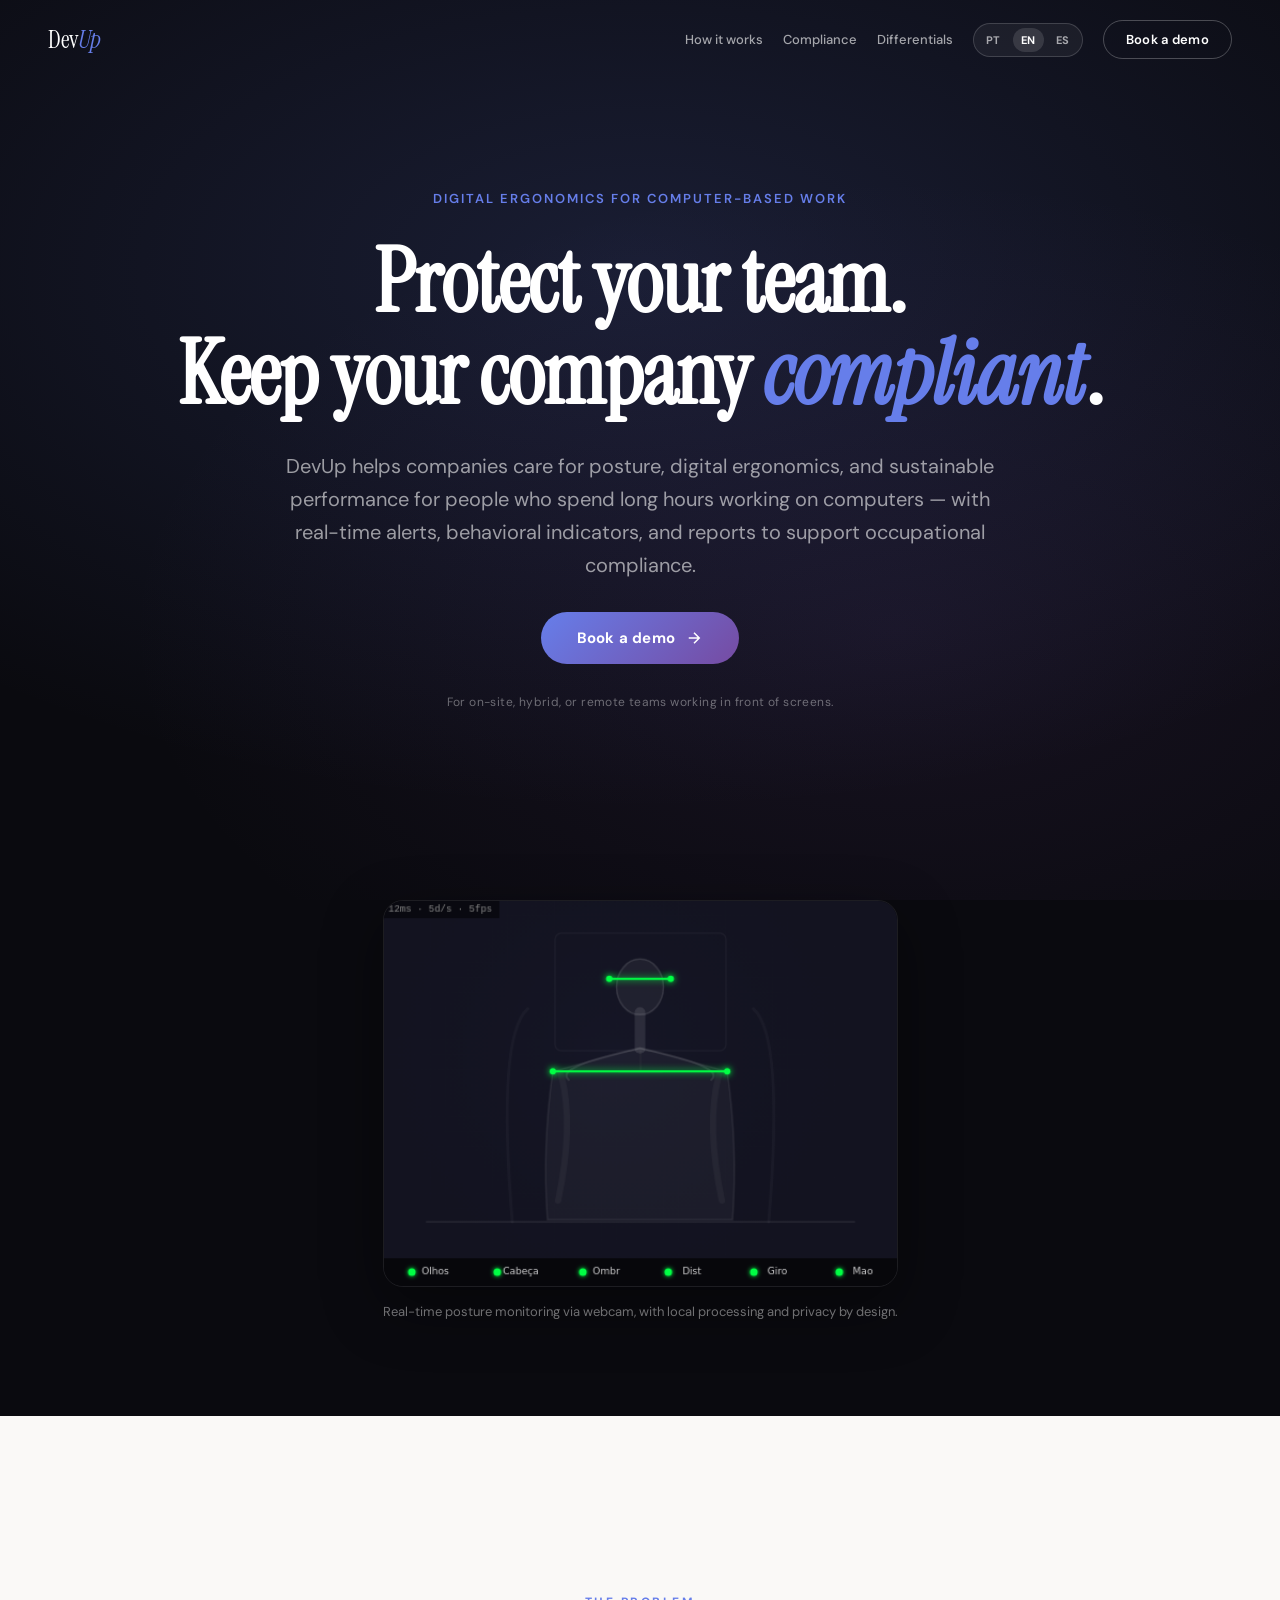
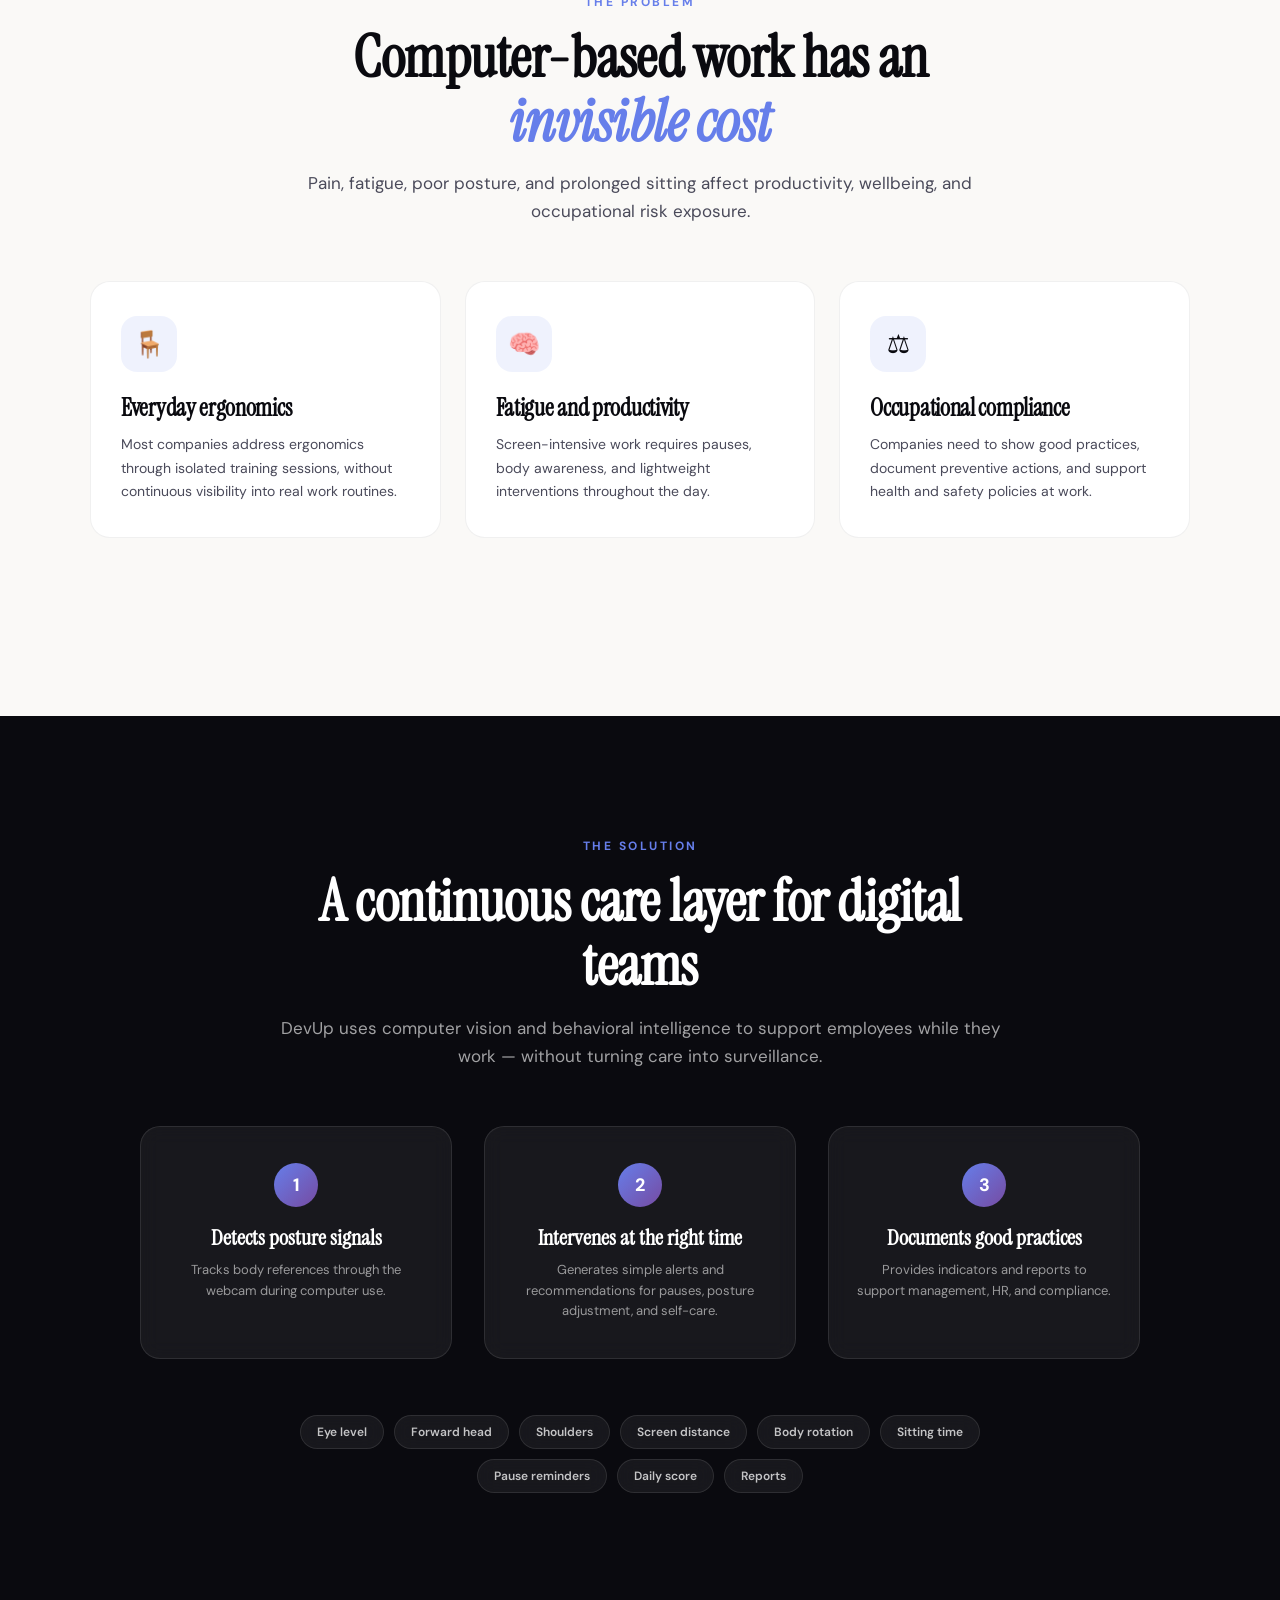
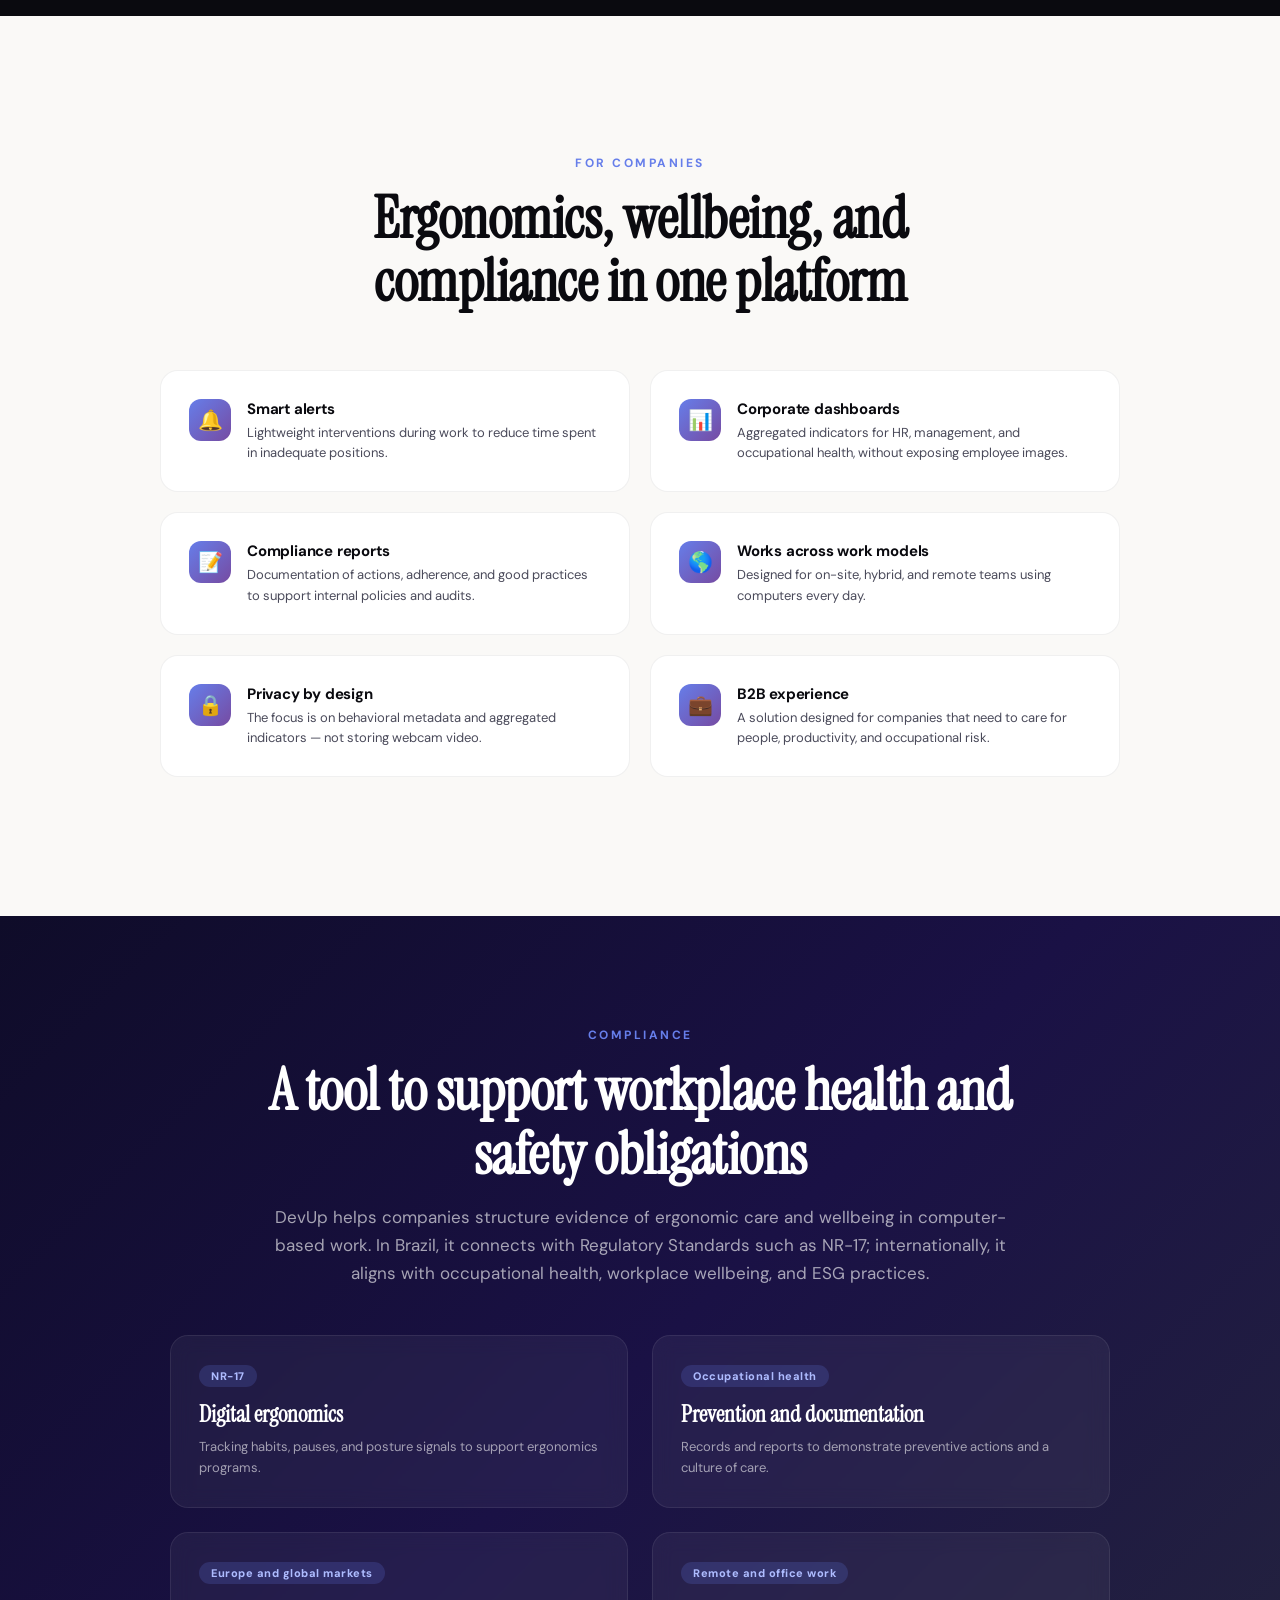
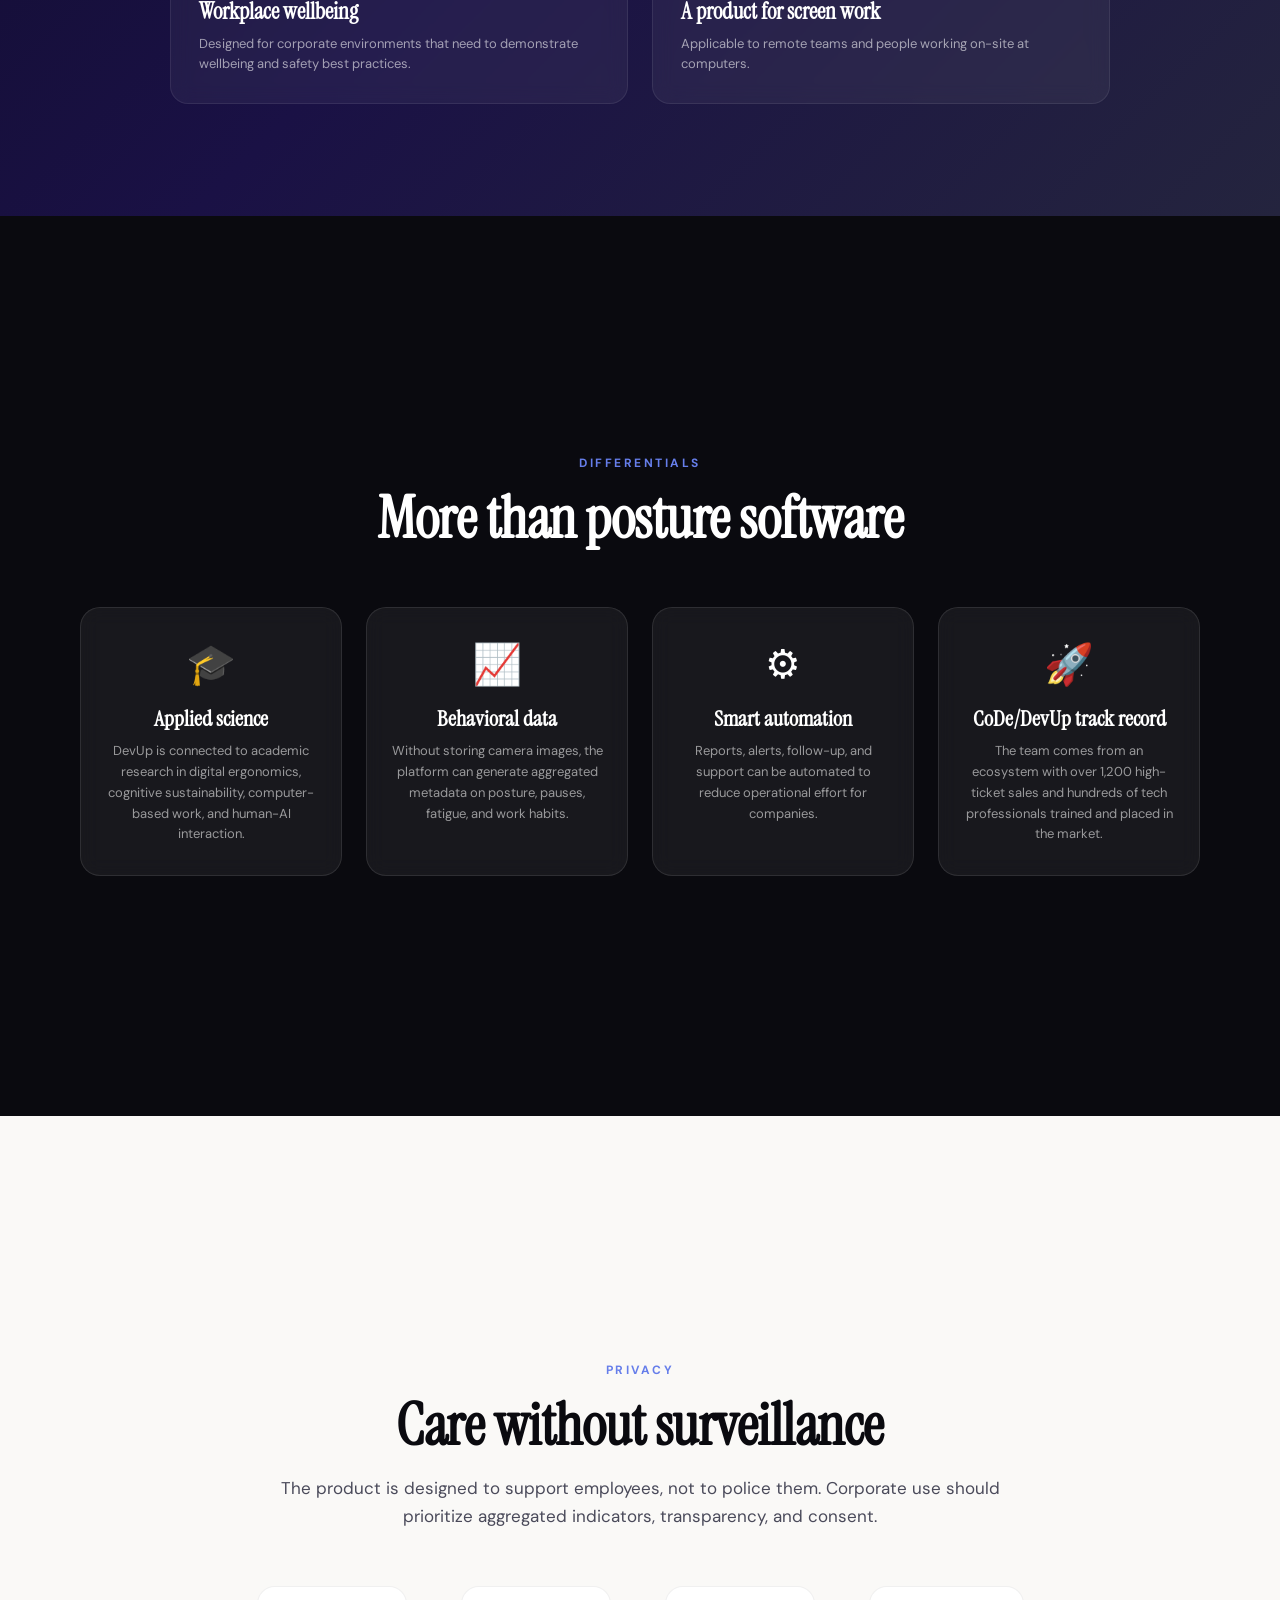
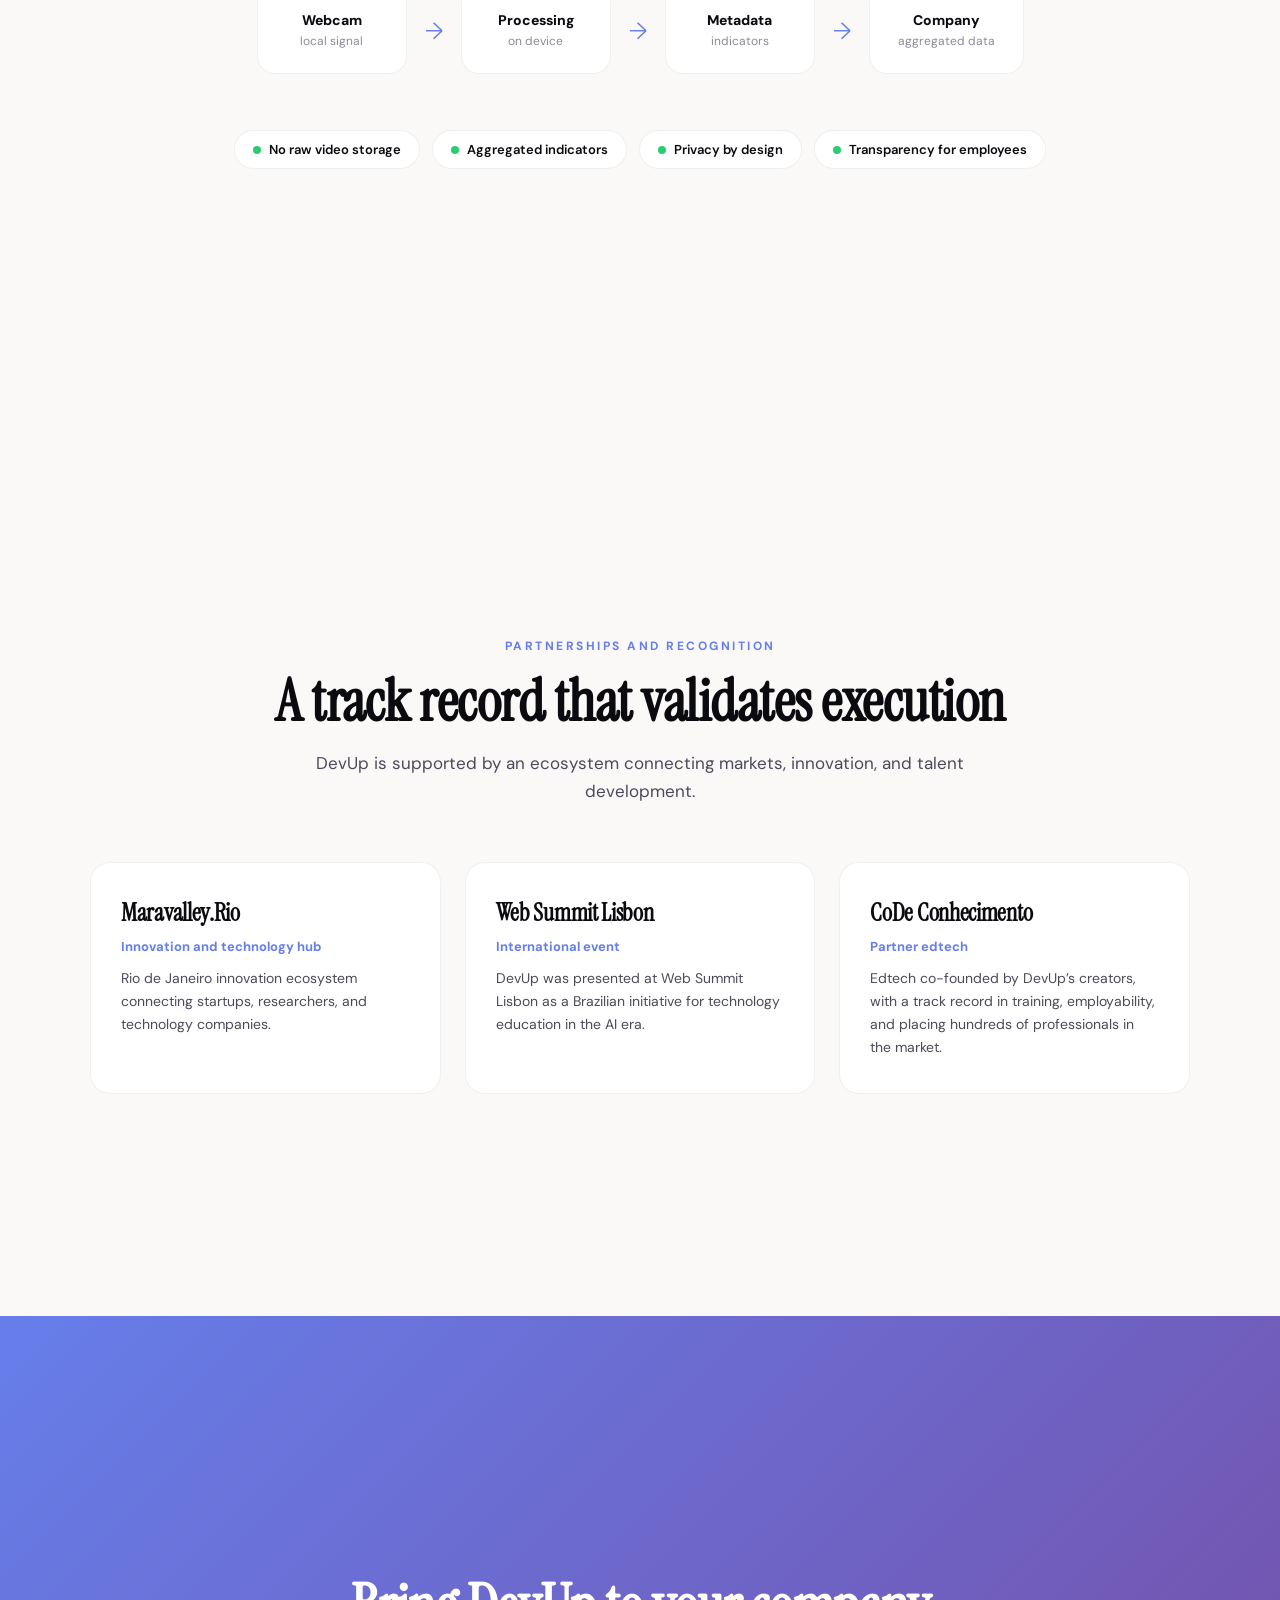
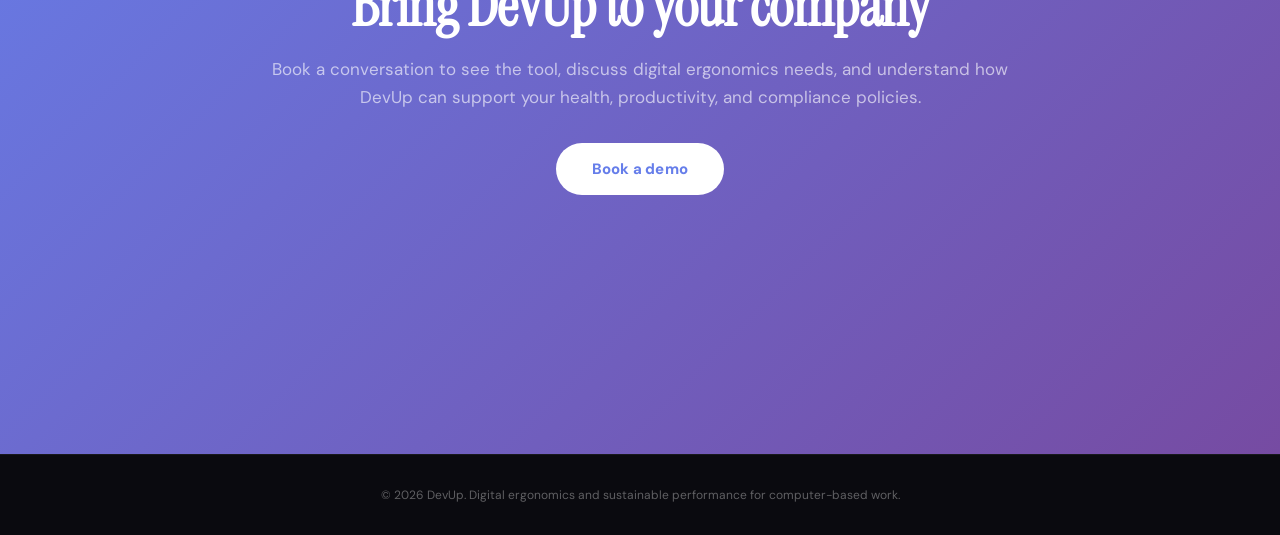
==== en.html @ 6a3a36e1 "primeira versao importada do devup" ====
<!DOCTYPE html>
<html lang="en">
<head>
<meta charset="UTF-8">
<meta name="viewport" content="width=device-width, initial-scale=1.0">
<title>DevUp | Digital ergonomics and sustainable performance for companies</title>
<meta name="description" content="DevUp helps companies improve digital ergonomics, wellbeing, productivity, and workplace compliance for teams working on computers.">
<link rel="alternate icon" href="img/favicon.ico">
<link rel="preconnect" href="https://fonts.googleapis.com">
<link rel="preconnect" href="https://fonts.gstatic.com" crossorigin>
<link href="https://fonts.googleapis.com/css2?family=Instrument+Serif:ital@0;1&family=DM+Sans:ital,opsz,wght@0,9..40,300..700;1,9..40,300..700&display=swap" rel="stylesheet">
<style>
*,*::before,*::after{margin:0;padding:0;box-sizing:border-box}
:root{--fg:#0a0a0f;--fg-mid:#4a4a5a;--fg-muted:#8a8a9a;--bg:#faf9f7;--bg-dark:#0a0a0f;--accent:#667eea;--accent2:#764ba2;--green:#2ecc71;--red:#e74c3c;--orange:#f39c12;--serif:'Instrument Serif',Georgia,serif;--sans:'DM Sans',system-ui,sans-serif;--glass:rgba(255,255,255,0.06);--glass-border:rgba(255,255,255,0.1)}
html{scroll-behavior:smooth}
body{font-family:var(--sans);color:var(--fg);background:var(--bg);overflow-x:hidden;-webkit-font-smoothing:antialiased}
a{color:inherit}
nav{position:fixed;top:0;left:0;right:0;z-index:100;padding:20px 48px;display:flex;align-items:center;justify-content:space-between;transition:background .3s,backdrop-filter .3s}
nav.scrolled{background:rgba(10,10,15,0.86);backdrop-filter:blur(20px)}
.nav-logo{font-family:var(--serif);font-size:24px;color:#fff;text-decoration:none;letter-spacing:-0.5px}
.nav-logo span{color:var(--accent);font-style:italic}
.nav-right{display:flex;align-items:center;gap:20px}
.nav-link{color:rgba(255,255,255,0.62);text-decoration:none;font-size:13px;font-weight:500;transition:color .2s}
.nav-link:hover{color:#fff}
.lang-switch{display:flex;gap:4px;padding:4px;border:1px solid rgba(255,255,255,0.16);border-radius:999px;background:rgba(255,255,255,0.05)}
.lang-switch a{color:rgba(255,255,255,.62);text-decoration:none;font-size:11px;font-weight:700;padding:5px 8px;border-radius:999px;letter-spacing:.04em}
.lang-switch a.active,.lang-switch a:hover{background:rgba(255,255,255,.12);color:#fff}
.nav-cta{padding:10px 22px;border:1px solid rgba(255,255,255,0.25);border-radius:100px;color:#fff;text-decoration:none;font-size:13px;font-weight:600;letter-spacing:0.3px;transition:all .25s}
.nav-cta:hover{background:var(--accent);border-color:var(--accent)}
section{min-height:100vh;position:relative;display:flex;align-items:center;justify-content:center;padding:100px 48px}
.reveal{opacity:0;transform:translateY(40px);transition:opacity .8s cubic-bezier(.16,1,.3,1),transform .8s cubic-bezier(.16,1,.3,1)}
.reveal.visible{opacity:1;transform:translateY(0)}
.reveal-d1{transition-delay:.1s}.reveal-d2{transition-delay:.2s}.reveal-d3{transition-delay:.3s}.reveal-d4{transition-delay:.4s}.reveal-d5{transition-delay:.5s}
.hero{background:var(--bg-dark);flex-direction:column;text-align:center;gap:30px;overflow:hidden}
.hero::before{content:'';position:absolute;inset:0;background:radial-gradient(ellipse 80% 60% at 50% 30%,rgba(102,126,234,0.17),transparent),radial-gradient(ellipse 60% 50% at 70% 70%,rgba(118,75,162,0.12),transparent)}
.hero-kicker{font-size:13px;font-weight:600;letter-spacing:2px;text-transform:uppercase;color:var(--accent);position:relative}
.hero h1{font-family:var(--serif);font-size:clamp(44px,7vw,88px);line-height:1.04;color:#fff;max-width:980px;position:relative;letter-spacing:-1px}
.hero h1 em{font-style:italic;color:var(--accent);position:relative}
.hero-sub{font-size:clamp(16px,2vw,20px);color:rgba(255,255,255,0.58);max-width:720px;line-height:1.65;position:relative}
.hero-cta{display:inline-flex;align-items:center;gap:10px;padding:16px 36px;background:linear-gradient(135deg,var(--accent),var(--accent2));color:#fff;text-decoration:none;border-radius:100px;font-size:15px;font-weight:700;letter-spacing:0.2px;position:relative;transition:transform .25s,box-shadow .25s}
.hero-cta:hover{transform:translateY(-2px);box-shadow:0 12px 40px rgba(102,126,234,0.4)}
.hero-badge{font-size:12px;color:rgba(255,255,255,0.38);position:relative;letter-spacing:0.4px}
.demo{background:var(--bg-dark);min-height:auto;padding:0 48px 96px}
.demo-content{max-width:820px;margin:0 auto;text-align:center}
#demo-canvas{width:100%;border-radius:20px;box-shadow:0 20px 60px rgba(0,0,0,0.42);border:1px solid rgba(255,255,255,0.08);display:block}
.demo-caption{margin-top:16px;font-size:13px;color:rgba(255,255,255,0.42)}
.problem,.features,.privacy,.recognition{background:var(--bg);flex-direction:column;gap:56px}
.solution,.evidence,.faq{background:var(--bg-dark);color:#fff;flex-direction:column;gap:56px}
.compliance{background:linear-gradient(135deg,#0f0c29,#1a1145,#24243e);color:#fff;flex-direction:column;gap:48px}
.contact{background:linear-gradient(135deg,var(--accent),var(--accent2));color:#fff;flex-direction:column;gap:32px;text-align:center;min-height:82vh}
.section-header{text-align:center;max-width:760px}
.section-kicker{font-size:12px;font-weight:700;letter-spacing:2.5px;text-transform:uppercase;color:var(--accent);margin-bottom:16px}
.section-title{font-family:var(--serif);font-size:clamp(34px,5vw,58px);line-height:1.1;letter-spacing:-0.5px;color:var(--fg)}
.solution .section-title,.evidence .section-title,.compliance .section-title,.faq .section-title,.contact .section-title{color:#fff}
.section-title em{font-style:italic;color:var(--accent)}
.section-sub{margin-top:16px;font-size:17px;color:var(--fg-mid);line-height:1.65}
.solution .section-sub,.evidence .section-sub,.compliance .section-sub,.faq .section-sub,.contact .section-sub{color:rgba(255,255,255,0.62)}
.problem-grid,.compliance-grid,.recognition-grid{display:grid;grid-template-columns:repeat(3,1fr);gap:24px;max-width:1100px;width:100%}
.problem-card,.recognition-card{background:#fff;border-radius:20px;padding:34px 30px;border:1px solid rgba(0,0,0,0.06);transition:transform .3s,box-shadow .3s}
.problem-card:hover,.recognition-card:hover{transform:translateY(-4px);box-shadow:0 20px 60px rgba(0,0,0,0.08)}
.problem-icon{width:56px;height:56px;border-radius:16px;display:flex;align-items:center;justify-content:center;font-size:26px;margin-bottom:20px;background:rgba(102,126,234,0.1)}
.problem-card h3,.recognition-card h3{font-family:var(--serif);font-size:24px;margin-bottom:10px;letter-spacing:-0.3px}
.problem-card p,.recognition-card p{font-size:14px;color:var(--fg-mid);line-height:1.65}
.recognition-card span{display:block;font-size:13px;font-weight:700;color:var(--accent);margin-bottom:12px}
.steps{display:grid;grid-template-columns:repeat(3,1fr);gap:32px;max-width:1000px;width:100%}
.step-card{background:var(--glass);border:1px solid var(--glass-border);border-radius:20px;padding:36px 28px;text-align:center;backdrop-filter:blur(10px)}
.step-num{width:44px;height:44px;border-radius:50%;background:linear-gradient(135deg,var(--accent),var(--accent2));display:inline-flex;align-items:center;justify-content:center;font-weight:800;font-size:18px;margin-bottom:16px}
.step-card h3{font-family:var(--serif);font-size:22px;margin-bottom:8px}
.step-card p{font-size:13px;color:rgba(255,255,255,0.56);line-height:1.6}
.checks-row{display:flex;flex-wrap:wrap;gap:10px;justify-content:center;max-width:760px;margin-top:0}
.check-tag{padding:8px 16px;border-radius:100px;background:var(--glass);border:1px solid var(--glass-border);font-size:12px;font-weight:600;color:rgba(255,255,255,0.75);backdrop-filter:blur(10px)}
.features-grid{display:grid;grid-template-columns:repeat(2,1fr);gap:20px;max-width:960px;width:100%}
.feature-card{background:#fff;border:1px solid rgba(0,0,0,0.06);border-radius:18px;padding:28px;display:flex;gap:16px;align-items:flex-start;transition:transform .3s,box-shadow .3s}
.feature-card:hover{transform:translateY(-2px);box-shadow:0 12px 40px rgba(0,0,0,0.06)}
.feature-icon{width:42px;height:42px;border-radius:12px;background:linear-gradient(135deg,var(--accent),var(--accent2));display:flex;align-items:center;justify-content:center;font-size:20px;flex-shrink:0;color:#fff}
.feature-card h3{font-size:15px;font-weight:700;margin-bottom:4px;letter-spacing:-0.2px}
.feature-card p{font-size:13px;color:var(--fg-mid);line-height:1.55}
.compliance-grid{grid-template-columns:repeat(2,1fr);max-width:940px}
.compliance-card{background:rgba(255,255,255,0.05);border:1px solid rgba(255,255,255,0.08);border-radius:18px;padding:28px;backdrop-filter:blur(10px)}
.compliance-card .tag{display:inline-block;padding:4px 12px;border-radius:100px;font-size:11px;font-weight:800;letter-spacing:0.5px;margin-bottom:12px;background:rgba(102,126,234,0.2);color:#aebcff}
.compliance-card h3{font-family:var(--serif);font-size:23px;margin-bottom:8px}
.compliance-card p{font-size:13px;color:rgba(255,255,255,0.58);line-height:1.6}
.evidence-grid{display:grid;grid-template-columns:repeat(4,1fr);gap:24px;max-width:1120px;width:100%}
.evidence-card{background:var(--glass);border:1px solid var(--glass-border);border-radius:20px;padding:30px 24px;text-align:center;backdrop-filter:blur(10px)}
.evidence-icon{font-size:40px;margin-bottom:14px}
.evidence-card h4{font-family:var(--serif);font-size:22px;color:#fff;margin-bottom:8px}
.evidence-card p{font-size:13px;color:rgba(255,255,255,0.56);line-height:1.6}
.privacy-flow{display:flex;align-items:center;gap:18px;max-width:880px;flex-wrap:wrap;justify-content:center}
.flow-node{background:#fff;border:1px solid rgba(0,0,0,0.06);border-radius:18px;padding:24px 28px;text-align:center;min-width:150px}
.flow-node h4{font-size:14px;font-weight:800;margin-bottom:4px}
.flow-node p{font-size:12px;color:var(--fg-muted)}
.flow-arrow{font-size:24px;color:var(--accent);font-weight:300}
.privacy-badges{display:flex;gap:12px;flex-wrap:wrap;justify-content:center}
.priv-badge{padding:10px 18px;border-radius:100px;background:#fff;border:1px solid rgba(0,0,0,0.06);font-size:13px;font-weight:600;color:var(--fg);display:flex;align-items:center;gap:8px}
.priv-badge .dot{width:8px;height:8px;border-radius:50%;background:var(--green)}
.contact-actions{display:flex;gap:16px;flex-wrap:wrap;justify-content:center}
.contact-btn{padding:16px 36px;border-radius:100px;font-size:15px;font-weight:800;text-decoration:none;transition:all .25s;letter-spacing:0.2px;background:#fff;color:var(--accent)}
.contact-btn:hover{transform:translateY(-2px);box-shadow:0 12px 40px rgba(0,0,0,0.2)}
footer{background:var(--bg-dark);color:rgba(255,255,255,0.35);text-align:center;padding:32px 48px;font-size:12px;border-top:1px solid rgba(255,255,255,0.06)}
@media(max-width:940px){.nav-link{display:none}.problem-grid,.steps,.compliance-grid,.recognition-grid{grid-template-columns:1fr}.evidence-grid{grid-template-columns:repeat(2,1fr)}section{padding:90px 24px}nav{padding:16px 20px}.nav-right{gap:10px}.nav-cta{display:none}}
@media(max-width:620px){.features-grid,.evidence-grid{grid-template-columns:1fr}.hero h1{font-size:42px}.flow-arrow{transform:rotate(90deg)}}
</style>
</head>
<body>
<nav id="nav">
  <a href="#inicio" class="nav-logo">Dev<span>Up</span></a>
  <div class="nav-right">
    <a href="#how-it-works" class="nav-link">How it works</a><a href="#compliance" class="nav-link">Compliance</a><a href="#differentials" class="nav-link">Differentials</a>
    <div class="lang-switch" aria-label="Language selector">
      <a href="index.html" class="">PT</a>
      <a href="en.html" class="active">EN</a>
      <a href="es.html" class="">ES</a>
    </div>
    <a href="#contato" class="nav-cta">Book a demo</a>
  </div>
</nav>

<section class="hero" id="inicio">
  <span class="hero-kicker reveal">Digital ergonomics for computer-based work</span>
  <h1 class="reveal reveal-d1">Protect your team.<br>Keep your company <em>compliant</em>.</h1>
  <p class="hero-sub reveal reveal-d2">DevUp helps companies care for posture, digital ergonomics, and sustainable performance for people who spend long hours working on computers — with real-time alerts, behavioral indicators, and reports to support occupational compliance.</p>
  <a href="#contato" class="hero-cta reveal reveal-d3">Book a demo <svg viewBox="0 0 24 24" width="18" height="18" fill="none" stroke="currentColor" stroke-width="2"><path d="M5 12h14M12 5l7 7-7 7"/></svg></a>
  <p class="hero-badge reveal reveal-d4">For on-site, hybrid, or remote teams working in front of screens.</p>
</section>
<section class="demo" id="demo">
  <div class="demo-content reveal">
    <canvas id="demo-canvas" width="480" height="360"></canvas>
    <p class="demo-caption">Real-time posture monitoring via webcam, with local processing and privacy by design.</p>
  </div>
</section>
<script src="demo-anim.js"></script>
<section class="problem" id="problema">
  <div class="section-header reveal"><div class="section-kicker">The problem</div><h2 class="section-title">Computer-based work has an <em>invisible cost</em></h2><p class="section-sub">Pain, fatigue, poor posture, and prolonged sitting affect productivity, wellbeing, and occupational risk exposure.</p></div>
  <div class="problem-grid"><div class="problem-card reveal reveal-d1"><div class="problem-icon">🪑</div><h3>Everyday ergonomics</h3><p>Most companies address ergonomics through isolated training sessions, without continuous visibility into real work routines.</p></div><div class="problem-card reveal reveal-d2"><div class="problem-icon">🧠</div><h3>Fatigue and productivity</h3><p>Screen-intensive work requires pauses, body awareness, and lightweight interventions throughout the day.</p></div><div class="problem-card reveal reveal-d3"><div class="problem-icon">⚖️</div><h3>Occupational compliance</h3><p>Companies need to show good practices, document preventive actions, and support health and safety policies at work.</p></div></div>
</section>
<section class="solution" id="how-it-works">
  <div class="section-header reveal"><div class="section-kicker">The solution</div><h2 class="section-title">A continuous care layer for digital teams</h2><p class="section-sub">DevUp uses computer vision and behavioral intelligence to support employees while they work — without turning care into surveillance.</p></div>
  <div class="steps"><div class="step-card reveal reveal-d1"><div class="step-num">1</div><h3>Detects posture signals</h3><p>Tracks body references through the webcam during computer use.</p></div><div class="step-card reveal reveal-d2"><div class="step-num">2</div><h3>Intervenes at the right time</h3><p>Generates simple alerts and recommendations for pauses, posture adjustment, and self-care.</p></div><div class="step-card reveal reveal-d3"><div class="step-num">3</div><h3>Documents good practices</h3><p>Provides indicators and reports to support management, HR, and compliance.</p></div></div>
  <div class="checks-row reveal reveal-d4"><span class="check-tag">Eye level</span><span class="check-tag">Forward head</span><span class="check-tag">Shoulders</span><span class="check-tag">Screen distance</span><span class="check-tag">Body rotation</span><span class="check-tag">Sitting time</span><span class="check-tag">Pause reminders</span><span class="check-tag">Daily score</span><span class="check-tag">Reports</span></div>
</section>
<section class="features" id="empresas">
  <div class="section-header reveal"><div class="section-kicker">For companies</div><h2 class="section-title">Ergonomics, wellbeing, and compliance in one platform</h2></div>
  <div class="features-grid"><div class="feature-card reveal reveal-d1"><div class="feature-icon">🔔</div><div><h3>Smart alerts</h3><p>Lightweight interventions during work to reduce time spent in inadequate positions.</p></div></div><div class="feature-card reveal reveal-d2"><div class="feature-icon">📊</div><div><h3>Corporate dashboards</h3><p>Aggregated indicators for HR, management, and occupational health, without exposing employee images.</p></div></div><div class="feature-card reveal reveal-d3"><div class="feature-icon">📝</div><div><h3>Compliance reports</h3><p>Documentation of actions, adherence, and good practices to support internal policies and audits.</p></div></div><div class="feature-card reveal reveal-d4"><div class="feature-icon">🌎</div><div><h3>Works across work models</h3><p>Designed for on-site, hybrid, and remote teams using computers every day.</p></div></div><div class="feature-card reveal reveal-d5"><div class="feature-icon">🔒</div><div><h3>Privacy by design</h3><p>The focus is on behavioral metadata and aggregated indicators — not storing webcam video.</p></div></div><div class="feature-card reveal reveal-d1"><div class="feature-icon">💼</div><div><h3>B2B experience</h3><p>A solution designed for companies that need to care for people, productivity, and occupational risk.</p></div></div></div>
</section>
<section class="compliance" id="compliance">
  <div class="section-header reveal"><div class="section-kicker">Compliance</div><h2 class="section-title">A tool to support workplace health and safety obligations</h2><p class="section-sub">DevUp helps companies structure evidence of ergonomic care and wellbeing in computer-based work. In Brazil, it connects with Regulatory Standards such as NR-17; internationally, it aligns with occupational health, workplace wellbeing, and ESG practices.</p></div>
  <div class="compliance-grid"><div class="compliance-card reveal reveal-d1"><span class="tag">NR-17</span><h3>Digital ergonomics</h3><p>Tracking habits, pauses, and posture signals to support ergonomics programs.</p></div><div class="compliance-card reveal reveal-d2"><span class="tag">Occupational health</span><h3>Prevention and documentation</h3><p>Records and reports to demonstrate preventive actions and a culture of care.</p></div><div class="compliance-card reveal reveal-d3"><span class="tag">Europe and global markets</span><h3>Workplace wellbeing</h3><p>Designed for corporate environments that need to demonstrate wellbeing and safety best practices.</p></div><div class="compliance-card reveal reveal-d4"><span class="tag">Remote and office work</span><h3>A product for screen work</h3><p>Applicable to remote teams and people working on-site at computers.</p></div></div>
</section>
<section class="evidence" id="differentials">
  <div class="section-header reveal"><div class="section-kicker">Differentials</div><h2 class="section-title">More than posture software</h2></div>
  <div class="evidence-grid"><div class="evidence-card reveal reveal-d1"><div class="evidence-icon">🎓</div><h4>Applied science</h4><p>DevUp is connected to academic research in digital ergonomics, cognitive sustainability, computer-based work, and human-AI interaction.</p></div><div class="evidence-card reveal reveal-d2"><div class="evidence-icon">📈</div><h4>Behavioral data</h4><p>Without storing camera images, the platform can generate aggregated metadata on posture, pauses, fatigue, and work habits.</p></div><div class="evidence-card reveal reveal-d3"><div class="evidence-icon">⚙️</div><h4>Smart automation</h4><p>Reports, alerts, follow-up, and support can be automated to reduce operational effort for companies.</p></div><div class="evidence-card reveal reveal-d4"><div class="evidence-icon">🚀</div><h4>CoDe/DevUp track record</h4><p>The team comes from an ecosystem with over 1,200 high-ticket sales and hundreds of tech professionals trained and placed in the market.</p></div></div>
</section>
<section class="privacy" id="privacidade">
  <div class="section-header reveal"><div class="section-kicker">Privacy</div><h2 class="section-title">Care without surveillance</h2><p class="section-sub">The product is designed to support employees, not to police them. Corporate use should prioritize aggregated indicators, transparency, and consent.</p></div>
  <div class="privacy-flow reveal reveal-d1"><div class="flow-node"><h4>Webcam</h4><p>local signal</p></div><div class="flow-arrow">→</div><div class="flow-node"><h4>Processing</h4><p>on device</p></div><div class="flow-arrow">→</div><div class="flow-node"><h4>Metadata</h4><p>indicators</p></div><div class="flow-arrow">→</div><div class="flow-node"><h4>Company</h4><p>aggregated data</p></div></div>
  <div class="privacy-badges reveal reveal-d2"><span class="priv-badge"><span class="dot"></span>No raw video storage</span><span class="priv-badge"><span class="dot"></span>Aggregated indicators</span><span class="priv-badge"><span class="dot"></span>Privacy by design</span><span class="priv-badge"><span class="dot"></span>Transparency for employees</span></div>
</section>
<section class="recognition" id="historico">
  <div class="section-header reveal"><div class="section-kicker">Partnerships and recognition</div><h2 class="section-title">A track record that validates execution</h2><p class="section-sub">DevUp is supported by an ecosystem connecting markets, innovation, and talent development.</p></div>
  <div class="recognition-grid"><div class="recognition-card reveal reveal-d1"><h3>Maravalley.Rio</h3><span>Innovation and technology hub</span><p>Rio de Janeiro innovation ecosystem connecting startups, researchers, and technology companies.</p></div><div class="recognition-card reveal reveal-d2"><h3>Web Summit Lisbon</h3><span>International event</span><p>DevUp was presented at Web Summit Lisbon as a Brazilian initiative for technology education in the AI era.</p></div><div class="recognition-card reveal reveal-d3"><h3>CoDe Conhecimento</h3><span>Partner edtech</span><p>Edtech co-founded by DevUp’s creators, with a track record in training, employability, and placing hundreds of professionals in the market.</p></div></div>
</section>
<section class="contact" id="contato">
  <div class="section-header reveal"><h2 class="section-title">Bring DevUp to your company</h2><p class="section-sub">Book a conversation to see the tool, discuss digital ergonomics needs, and understand how DevUp can support your health, productivity, and compliance policies.</p></div>
  <div class="contact-actions reveal reveal-d2"><a href="https://www.joindevup.com/whatsapp-corporativo" class="contact-btn" target="_blank" rel="noopener noreferrer">Book a demo</a></div>
</section>
<footer><p>© 2026 DevUp. Digital ergonomics and sustainable performance for computer-based work.</p></footer>
<script>
const obs = new IntersectionObserver((entries) => {entries.forEach(e => { if (e.isIntersecting) { e.target.classList.add('visible'); obs.unobserve(e.target); } });}, { threshold: 0.15 });
document.querySelectorAll('.reveal').forEach(el => obs.observe(el));
const nav = document.getElementById('nav');
window.addEventListener('scroll', () => {nav.classList.toggle('scrolled', window.scrollY > 60);}, { passive: true });
</script>
</body>
</html>
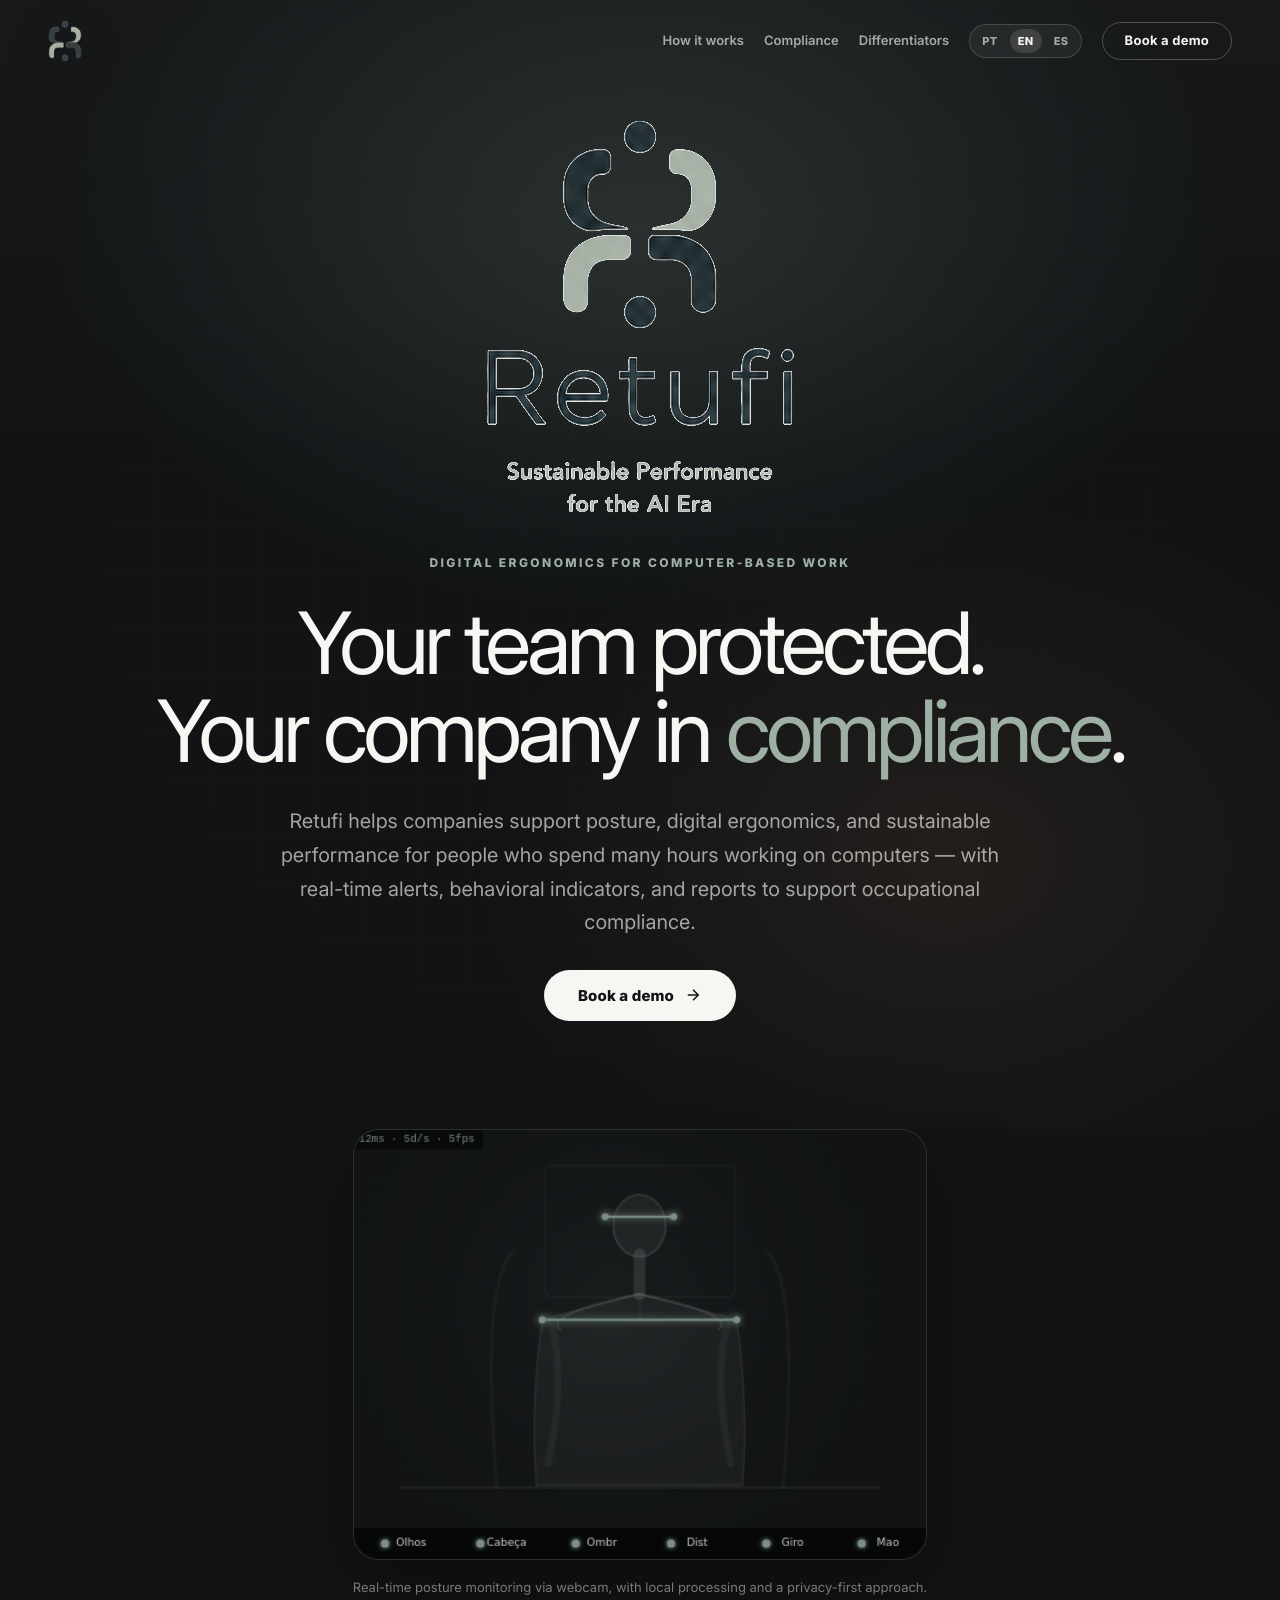
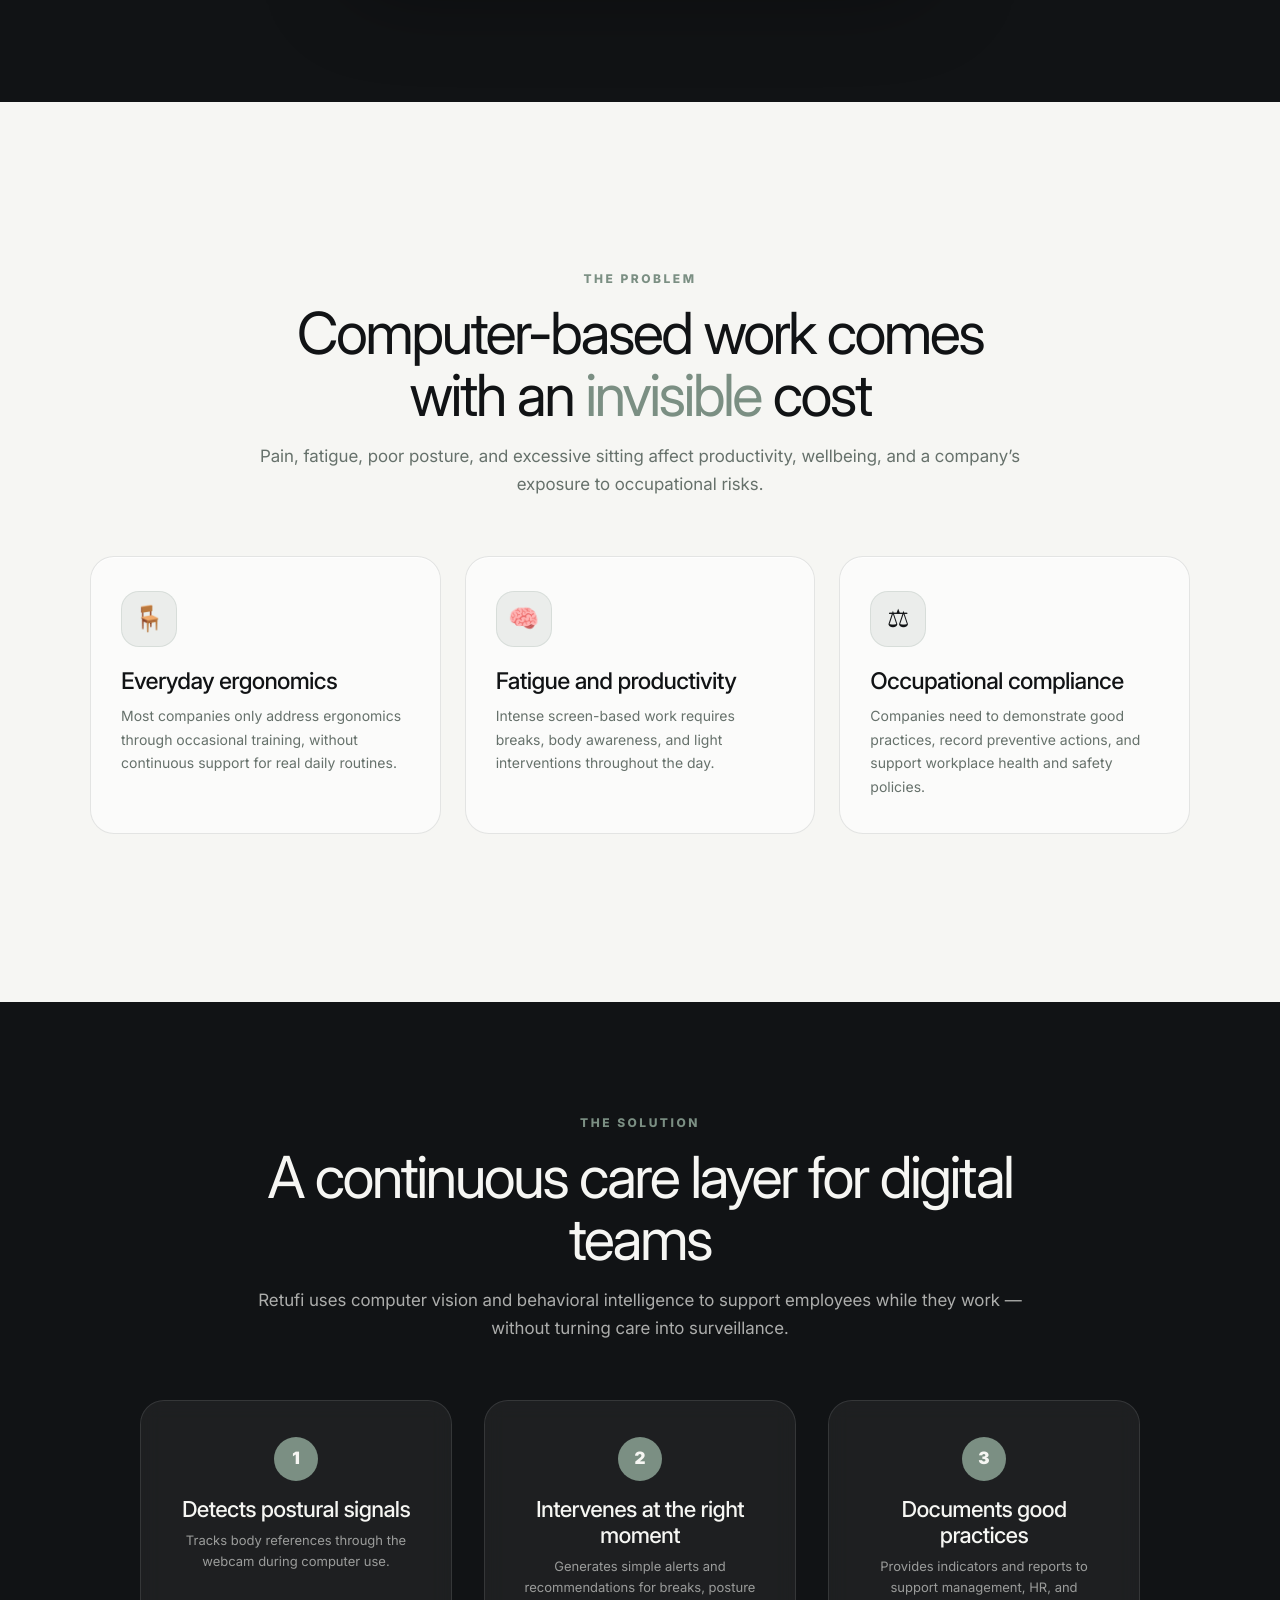
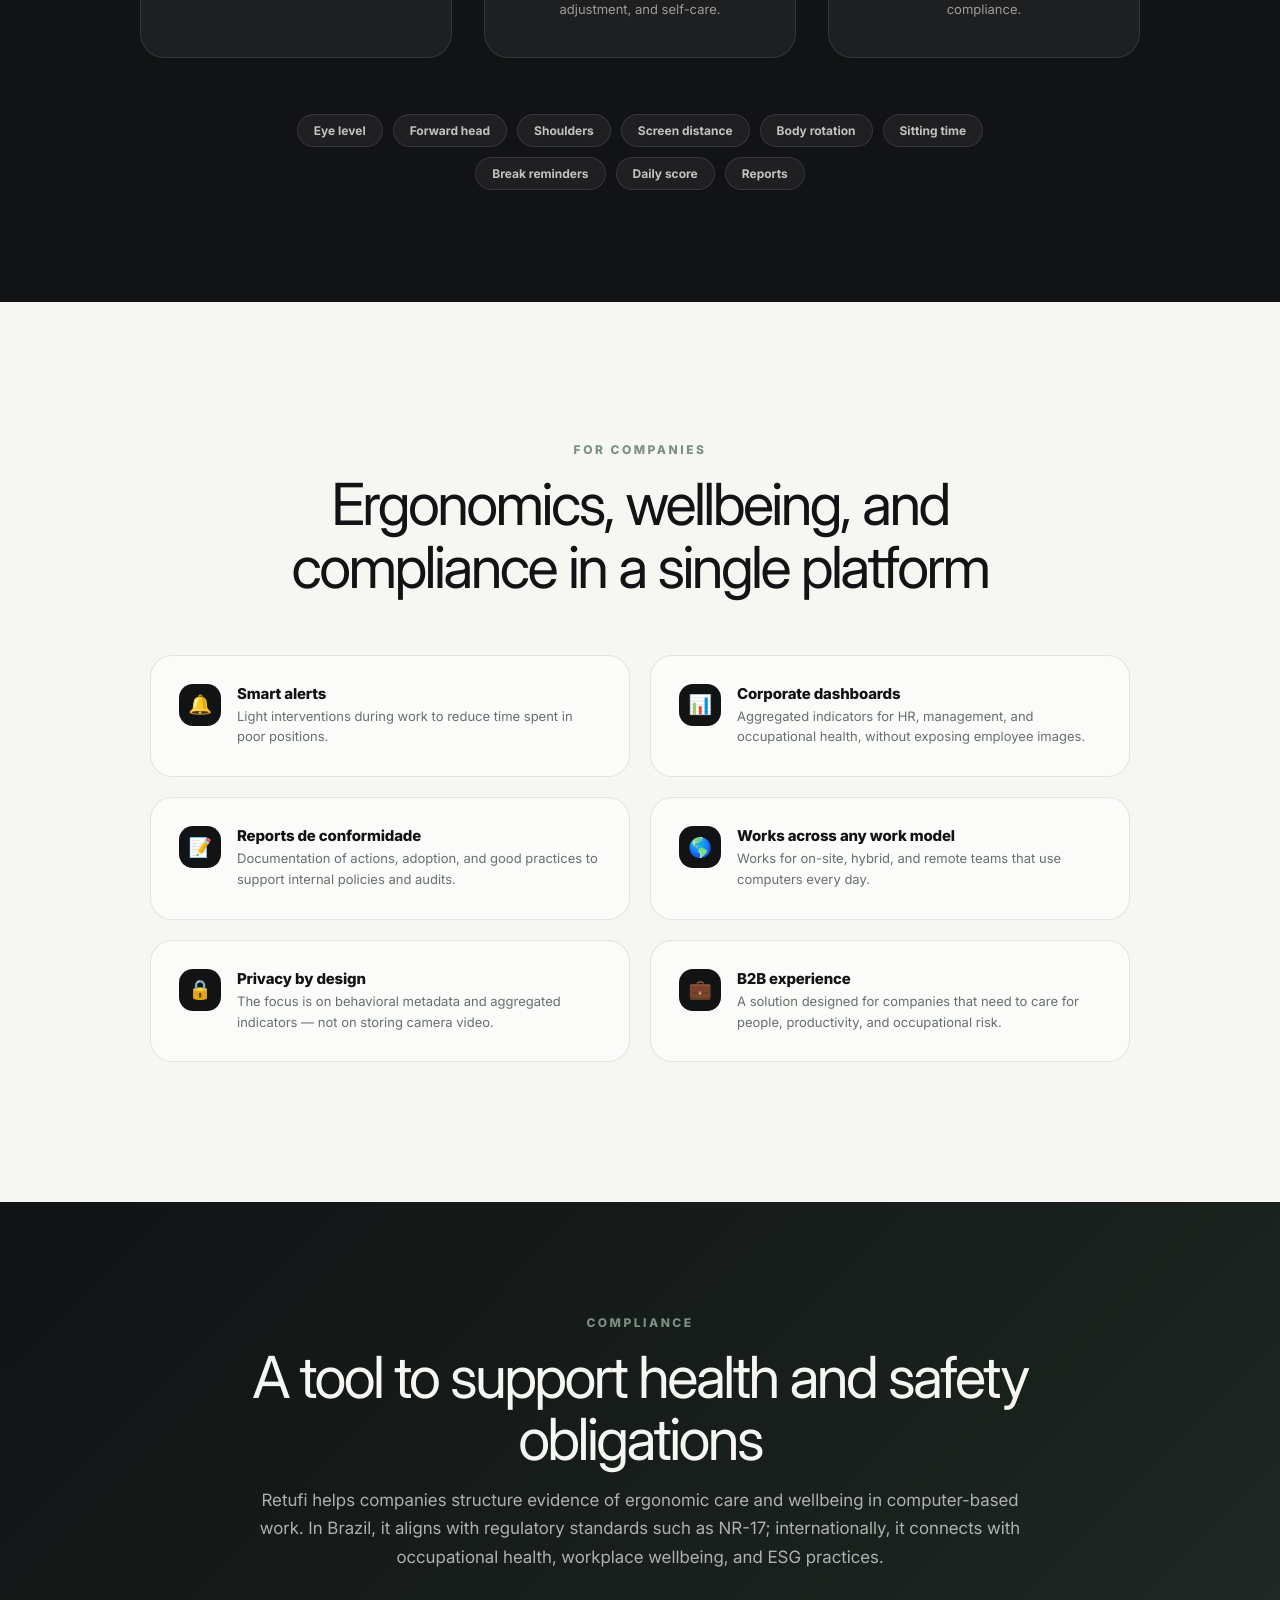
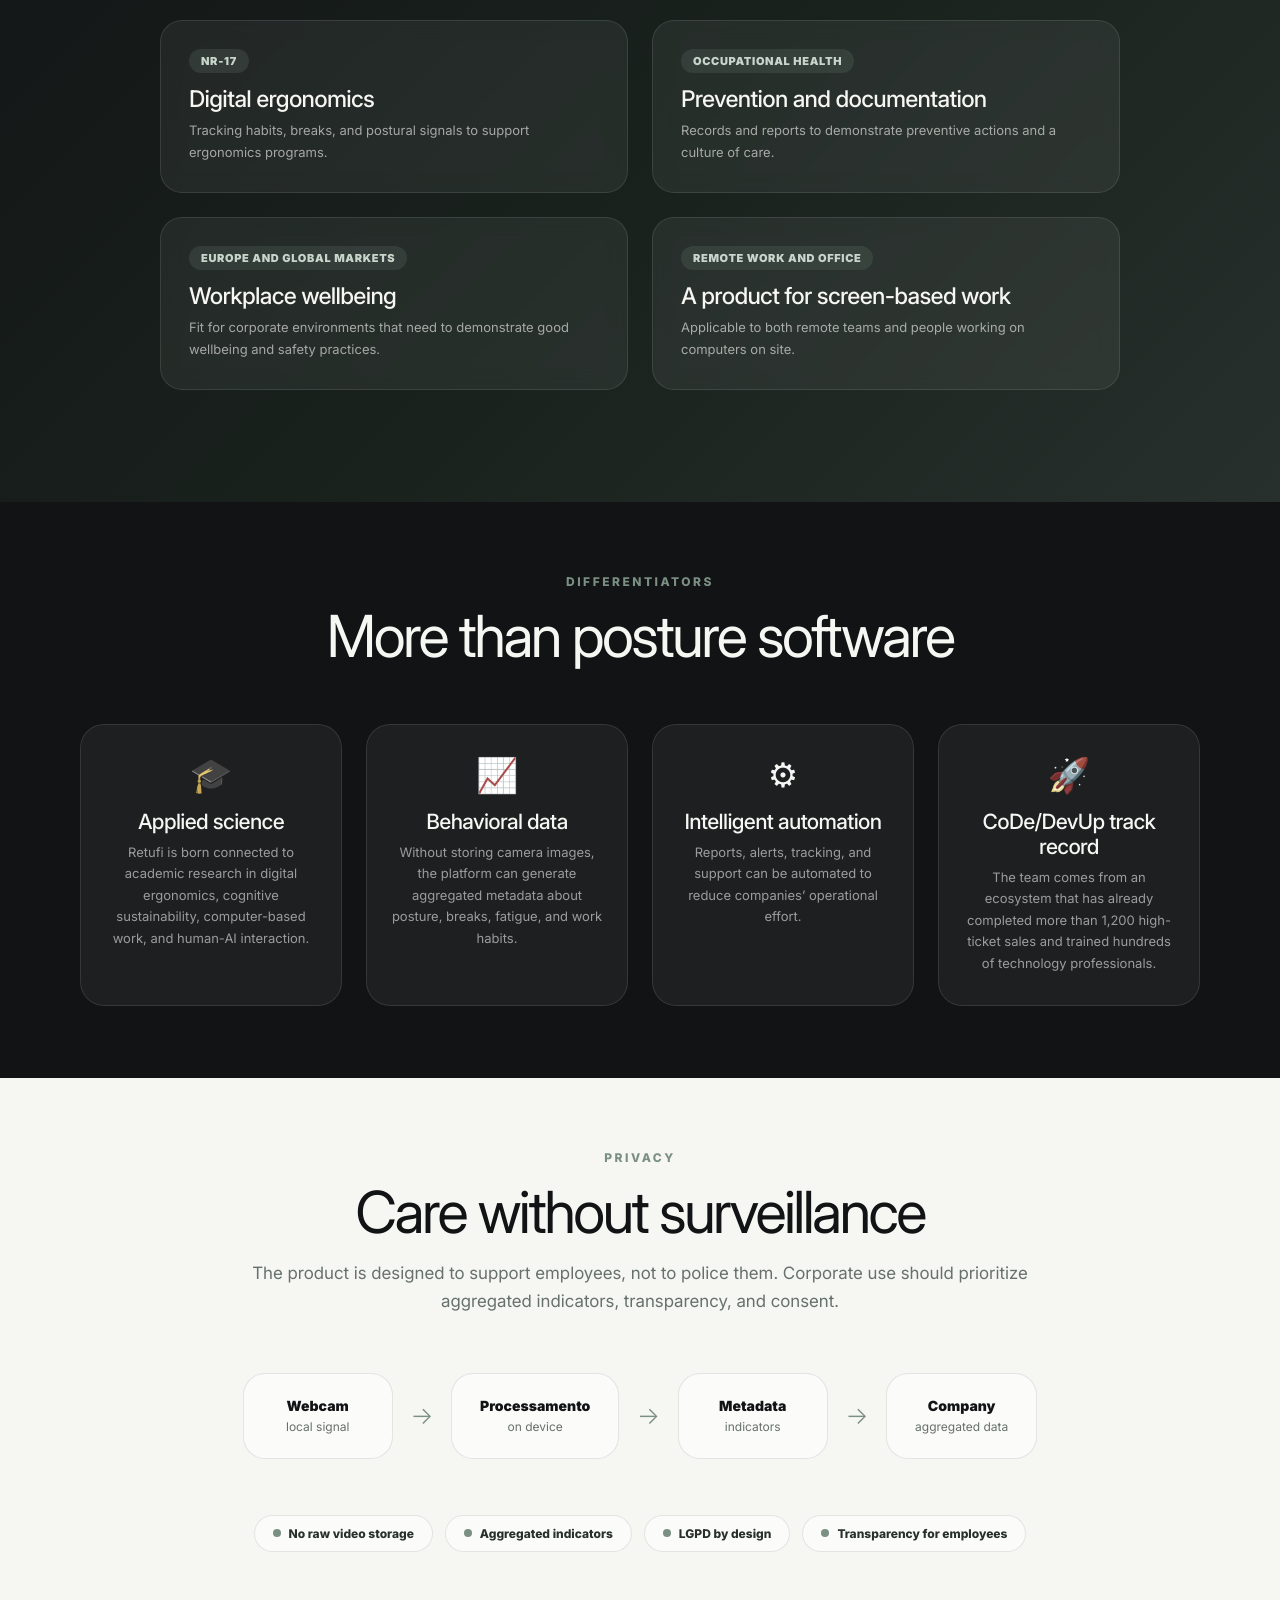
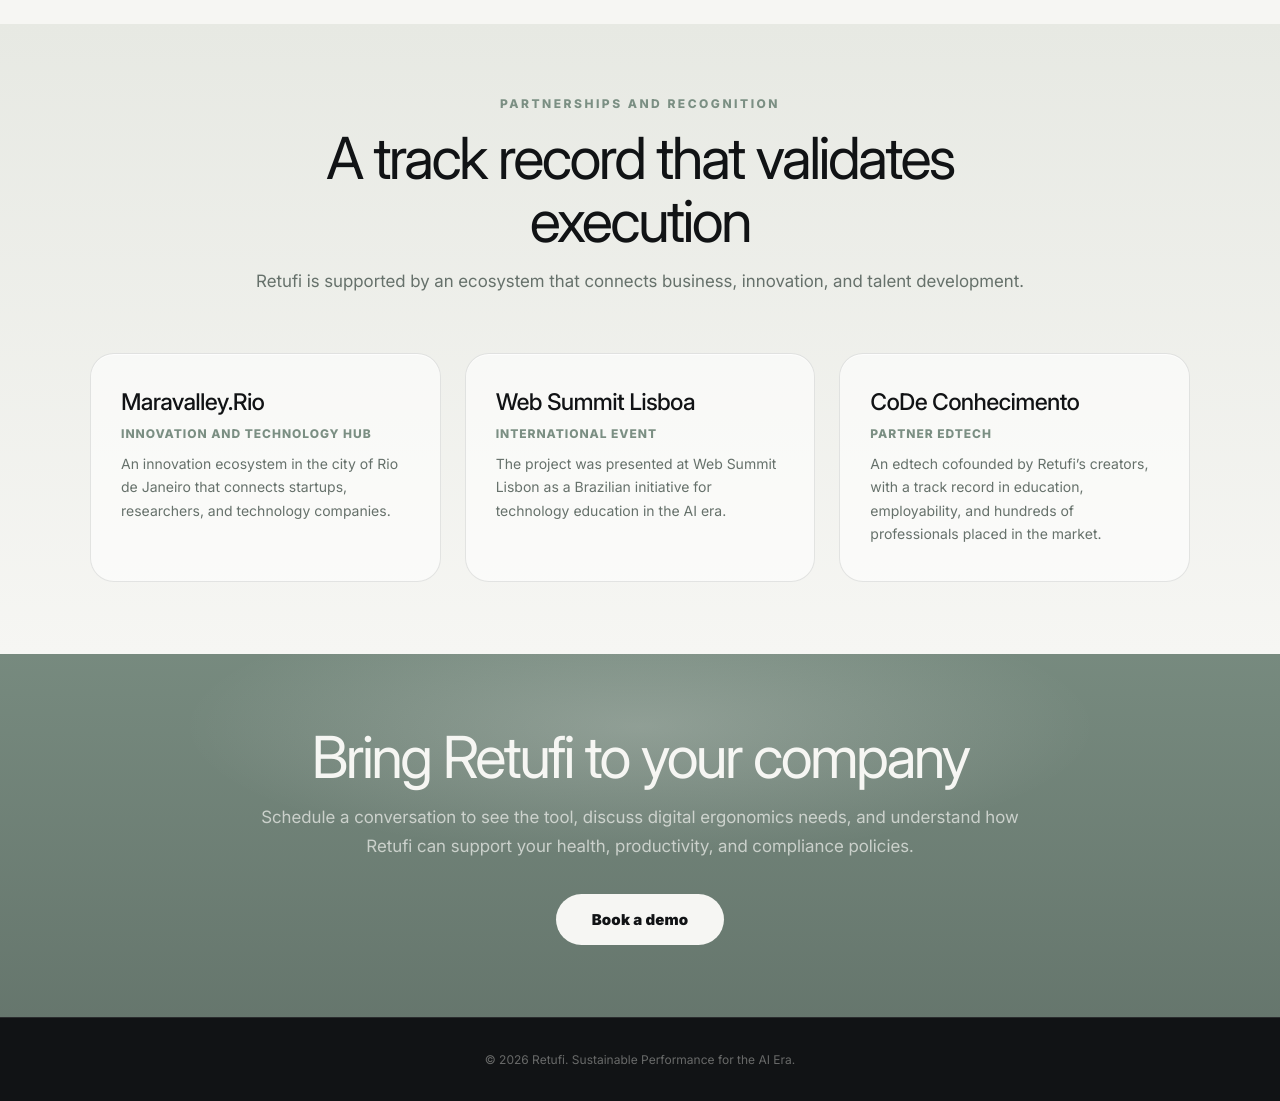
==== commit 5a855604: "identidade visual do Retufi aplicada" ====
--- a/en.html
+++ b/en.html
@@ -3,167 +3,130 @@
 <head>
 <meta charset="UTF-8">
 <meta name="viewport" content="width=device-width, initial-scale=1.0">
-<title>DevUp | Digital ergonomics and sustainable performance for companies</title>
-<meta name="description" content="DevUp helps companies improve digital ergonomics, wellbeing, productivity, and workplace compliance for teams working on computers.">
-<link rel="alternate icon" href="img/favicon.ico">
+<title>Retufi | Digital ergonomics and sustainable performance for companies</title>
+<meta name="description" content="Retufi helps companies improve digital ergonomics, wellbeing, productivity, and compliance for teams that work on computers.">
+<link rel="icon" href="img/retufi-logo-mark.png" type="image/png">
 <link rel="preconnect" href="https://fonts.googleapis.com">
 <link rel="preconnect" href="https://fonts.gstatic.com" crossorigin>
-<link href="https://fonts.googleapis.com/css2?family=Instrument+Serif:ital@0;1&family=DM+Sans:ital,opsz,wght@0,9..40,300..700;1,9..40,300..700&display=swap" rel="stylesheet">
-<style>
-*,*::before,*::after{margin:0;padding:0;box-sizing:border-box}
-:root{--fg:#0a0a0f;--fg-mid:#4a4a5a;--fg-muted:#8a8a9a;--bg:#faf9f7;--bg-dark:#0a0a0f;--accent:#667eea;--accent2:#764ba2;--green:#2ecc71;--red:#e74c3c;--orange:#f39c12;--serif:'Instrument Serif',Georgia,serif;--sans:'DM Sans',system-ui,sans-serif;--glass:rgba(255,255,255,0.06);--glass-border:rgba(255,255,255,0.1)}
-html{scroll-behavior:smooth}
-body{font-family:var(--sans);color:var(--fg);background:var(--bg);overflow-x:hidden;-webkit-font-smoothing:antialiased}
-a{color:inherit}
-nav{position:fixed;top:0;left:0;right:0;z-index:100;padding:20px 48px;display:flex;align-items:center;justify-content:space-between;transition:background .3s,backdrop-filter .3s}
-nav.scrolled{background:rgba(10,10,15,0.86);backdrop-filter:blur(20px)}
-.nav-logo{font-family:var(--serif);font-size:24px;color:#fff;text-decoration:none;letter-spacing:-0.5px}
-.nav-logo span{color:var(--accent);font-style:italic}
-.nav-right{display:flex;align-items:center;gap:20px}
-.nav-link{color:rgba(255,255,255,0.62);text-decoration:none;font-size:13px;font-weight:500;transition:color .2s}
-.nav-link:hover{color:#fff}
-.lang-switch{display:flex;gap:4px;padding:4px;border:1px solid rgba(255,255,255,0.16);border-radius:999px;background:rgba(255,255,255,0.05)}
-.lang-switch a{color:rgba(255,255,255,.62);text-decoration:none;font-size:11px;font-weight:700;padding:5px 8px;border-radius:999px;letter-spacing:.04em}
-.lang-switch a.active,.lang-switch a:hover{background:rgba(255,255,255,.12);color:#fff}
-.nav-cta{padding:10px 22px;border:1px solid rgba(255,255,255,0.25);border-radius:100px;color:#fff;text-decoration:none;font-size:13px;font-weight:600;letter-spacing:0.3px;transition:all .25s}
-.nav-cta:hover{background:var(--accent);border-color:var(--accent)}
-section{min-height:100vh;position:relative;display:flex;align-items:center;justify-content:center;padding:100px 48px}
-.reveal{opacity:0;transform:translateY(40px);transition:opacity .8s cubic-bezier(.16,1,.3,1),transform .8s cubic-bezier(.16,1,.3,1)}
-.reveal.visible{opacity:1;transform:translateY(0)}
-.reveal-d1{transition-delay:.1s}.reveal-d2{transition-delay:.2s}.reveal-d3{transition-delay:.3s}.reveal-d4{transition-delay:.4s}.reveal-d5{transition-delay:.5s}
-.hero{background:var(--bg-dark);flex-direction:column;text-align:center;gap:30px;overflow:hidden}
-.hero::before{content:'';position:absolute;inset:0;background:radial-gradient(ellipse 80% 60% at 50% 30%,rgba(102,126,234,0.17),transparent),radial-gradient(ellipse 60% 50% at 70% 70%,rgba(118,75,162,0.12),transparent)}
-.hero-kicker{font-size:13px;font-weight:600;letter-spacing:2px;text-transform:uppercase;color:var(--accent);position:relative}
-.hero h1{font-family:var(--serif);font-size:clamp(44px,7vw,88px);line-height:1.04;color:#fff;max-width:980px;position:relative;letter-spacing:-1px}
-.hero h1 em{font-style:italic;color:var(--accent);position:relative}
-.hero-sub{font-size:clamp(16px,2vw,20px);color:rgba(255,255,255,0.58);max-width:720px;line-height:1.65;position:relative}
-.hero-cta{display:inline-flex;align-items:center;gap:10px;padding:16px 36px;background:linear-gradient(135deg,var(--accent),var(--accent2));color:#fff;text-decoration:none;border-radius:100px;font-size:15px;font-weight:700;letter-spacing:0.2px;position:relative;transition:transform .25s,box-shadow .25s}
-.hero-cta:hover{transform:translateY(-2px);box-shadow:0 12px 40px rgba(102,126,234,0.4)}
-.hero-badge{font-size:12px;color:rgba(255,255,255,0.38);position:relative;letter-spacing:0.4px}
-.demo{background:var(--bg-dark);min-height:auto;padding:0 48px 96px}
-.demo-content{max-width:820px;margin:0 auto;text-align:center}
-#demo-canvas{width:100%;border-radius:20px;box-shadow:0 20px 60px rgba(0,0,0,0.42);border:1px solid rgba(255,255,255,0.08);display:block}
-.demo-caption{margin-top:16px;font-size:13px;color:rgba(255,255,255,0.42)}
-.problem,.features,.privacy,.recognition{background:var(--bg);flex-direction:column;gap:56px}
-.solution,.evidence,.faq{background:var(--bg-dark);color:#fff;flex-direction:column;gap:56px}
-.compliance{background:linear-gradient(135deg,#0f0c29,#1a1145,#24243e);color:#fff;flex-direction:column;gap:48px}
-.contact{background:linear-gradient(135deg,var(--accent),var(--accent2));color:#fff;flex-direction:column;gap:32px;text-align:center;min-height:82vh}
-.section-header{text-align:center;max-width:760px}
-.section-kicker{font-size:12px;font-weight:700;letter-spacing:2.5px;text-transform:uppercase;color:var(--accent);margin-bottom:16px}
-.section-title{font-family:var(--serif);font-size:clamp(34px,5vw,58px);line-height:1.1;letter-spacing:-0.5px;color:var(--fg)}
-.solution .section-title,.evidence .section-title,.compliance .section-title,.faq .section-title,.contact .section-title{color:#fff}
-.section-title em{font-style:italic;color:var(--accent)}
-.section-sub{margin-top:16px;font-size:17px;color:var(--fg-mid);line-height:1.65}
-.solution .section-sub,.evidence .section-sub,.compliance .section-sub,.faq .section-sub,.contact .section-sub{color:rgba(255,255,255,0.62)}
-.problem-grid,.compliance-grid,.recognition-grid{display:grid;grid-template-columns:repeat(3,1fr);gap:24px;max-width:1100px;width:100%}
-.problem-card,.recognition-card{background:#fff;border-radius:20px;padding:34px 30px;border:1px solid rgba(0,0,0,0.06);transition:transform .3s,box-shadow .3s}
-.problem-card:hover,.recognition-card:hover{transform:translateY(-4px);box-shadow:0 20px 60px rgba(0,0,0,0.08)}
-.problem-icon{width:56px;height:56px;border-radius:16px;display:flex;align-items:center;justify-content:center;font-size:26px;margin-bottom:20px;background:rgba(102,126,234,0.1)}
-.problem-card h3,.recognition-card h3{font-family:var(--serif);font-size:24px;margin-bottom:10px;letter-spacing:-0.3px}
-.problem-card p,.recognition-card p{font-size:14px;color:var(--fg-mid);line-height:1.65}
-.recognition-card span{display:block;font-size:13px;font-weight:700;color:var(--accent);margin-bottom:12px}
-.steps{display:grid;grid-template-columns:repeat(3,1fr);gap:32px;max-width:1000px;width:100%}
-.step-card{background:var(--glass);border:1px solid var(--glass-border);border-radius:20px;padding:36px 28px;text-align:center;backdrop-filter:blur(10px)}
-.step-num{width:44px;height:44px;border-radius:50%;background:linear-gradient(135deg,var(--accent),var(--accent2));display:inline-flex;align-items:center;justify-content:center;font-weight:800;font-size:18px;margin-bottom:16px}
-.step-card h3{font-family:var(--serif);font-size:22px;margin-bottom:8px}
-.step-card p{font-size:13px;color:rgba(255,255,255,0.56);line-height:1.6}
-.checks-row{display:flex;flex-wrap:wrap;gap:10px;justify-content:center;max-width:760px;margin-top:0}
-.check-tag{padding:8px 16px;border-radius:100px;background:var(--glass);border:1px solid var(--glass-border);font-size:12px;font-weight:600;color:rgba(255,255,255,0.75);backdrop-filter:blur(10px)}
-.features-grid{display:grid;grid-template-columns:repeat(2,1fr);gap:20px;max-width:960px;width:100%}
-.feature-card{background:#fff;border:1px solid rgba(0,0,0,0.06);border-radius:18px;padding:28px;display:flex;gap:16px;align-items:flex-start;transition:transform .3s,box-shadow .3s}
-.feature-card:hover{transform:translateY(-2px);box-shadow:0 12px 40px rgba(0,0,0,0.06)}
-.feature-icon{width:42px;height:42px;border-radius:12px;background:linear-gradient(135deg,var(--accent),var(--accent2));display:flex;align-items:center;justify-content:center;font-size:20px;flex-shrink:0;color:#fff}
-.feature-card h3{font-size:15px;font-weight:700;margin-bottom:4px;letter-spacing:-0.2px}
-.feature-card p{font-size:13px;color:var(--fg-mid);line-height:1.55}
-.compliance-grid{grid-template-columns:repeat(2,1fr);max-width:940px}
-.compliance-card{background:rgba(255,255,255,0.05);border:1px solid rgba(255,255,255,0.08);border-radius:18px;padding:28px;backdrop-filter:blur(10px)}
-.compliance-card .tag{display:inline-block;padding:4px 12px;border-radius:100px;font-size:11px;font-weight:800;letter-spacing:0.5px;margin-bottom:12px;background:rgba(102,126,234,0.2);color:#aebcff}
-.compliance-card h3{font-family:var(--serif);font-size:23px;margin-bottom:8px}
-.compliance-card p{font-size:13px;color:rgba(255,255,255,0.58);line-height:1.6}
-.evidence-grid{display:grid;grid-template-columns:repeat(4,1fr);gap:24px;max-width:1120px;width:100%}
-.evidence-card{background:var(--glass);border:1px solid var(--glass-border);border-radius:20px;padding:30px 24px;text-align:center;backdrop-filter:blur(10px)}
-.evidence-icon{font-size:40px;margin-bottom:14px}
-.evidence-card h4{font-family:var(--serif);font-size:22px;color:#fff;margin-bottom:8px}
-.evidence-card p{font-size:13px;color:rgba(255,255,255,0.56);line-height:1.6}
-.privacy-flow{display:flex;align-items:center;gap:18px;max-width:880px;flex-wrap:wrap;justify-content:center}
-.flow-node{background:#fff;border:1px solid rgba(0,0,0,0.06);border-radius:18px;padding:24px 28px;text-align:center;min-width:150px}
-.flow-node h4{font-size:14px;font-weight:800;margin-bottom:4px}
-.flow-node p{font-size:12px;color:var(--fg-muted)}
-.flow-arrow{font-size:24px;color:var(--accent);font-weight:300}
-.privacy-badges{display:flex;gap:12px;flex-wrap:wrap;justify-content:center}
-.priv-badge{padding:10px 18px;border-radius:100px;background:#fff;border:1px solid rgba(0,0,0,0.06);font-size:13px;font-weight:600;color:var(--fg);display:flex;align-items:center;gap:8px}
-.priv-badge .dot{width:8px;height:8px;border-radius:50%;background:var(--green)}
-.contact-actions{display:flex;gap:16px;flex-wrap:wrap;justify-content:center}
-.contact-btn{padding:16px 36px;border-radius:100px;font-size:15px;font-weight:800;text-decoration:none;transition:all .25s;letter-spacing:0.2px;background:#fff;color:var(--accent)}
-.contact-btn:hover{transform:translateY(-2px);box-shadow:0 12px 40px rgba(0,0,0,0.2)}
-footer{background:var(--bg-dark);color:rgba(255,255,255,0.35);text-align:center;padding:32px 48px;font-size:12px;border-top:1px solid rgba(255,255,255,0.06)}
-@media(max-width:940px){.nav-link{display:none}.problem-grid,.steps,.compliance-grid,.recognition-grid{grid-template-columns:1fr}.evidence-grid{grid-template-columns:repeat(2,1fr)}section{padding:90px 24px}nav{padding:16px 20px}.nav-right{gap:10px}.nav-cta{display:none}}
-@media(max-width:620px){.features-grid,.evidence-grid{grid-template-columns:1fr}.hero h1{font-size:42px}.flow-arrow{transform:rotate(90deg)}}
-</style>
+<link href="https://fonts.googleapis.com/css2?family=Inter:wght@300;400;500;600;700;800;900&display=swap" rel="stylesheet">
+<link rel="stylesheet" href="styles.css">
 </head>
 <body>
 <nav id="nav">
-  <a href="#inicio" class="nav-logo">Dev<span>Up</span></a>
+  <a href="#inicio" class="nav-logo" aria-label="Retufi"><img src="img/retufi-logo-mark.png" alt="Retufi"></a>
   <div class="nav-right">
-    <a href="#how-it-works" class="nav-link">How it works</a><a href="#compliance" class="nav-link">Compliance</a><a href="#differentials" class="nav-link">Differentials</a>
+    <a href="#como-funciona" class="nav-link">How it works</a>
+    <a href="#compliance" class="nav-link">Compliance</a>
+    <a href="#diferenciais" class="nav-link">Differentiators</a>
     <div class="lang-switch" aria-label="Language selector">
-      <a href="index.html" class="">PT</a>
-      <a href="en.html" class="active">EN</a>
-      <a href="es.html" class="">ES</a>
+      <a href="/pt">PT</a>
+      <a href="/" class="active">EN</a>
+      <a href="/es">ES</a>
     </div>
-    <a href="#contato" class="nav-cta">Book a demo</a>
+    <a href="/whatsapp" class="nav-cta">Book a demo</a>
   </div>
 </nav>
 
 <section class="hero" id="inicio">
+  <img src="img/retufi-logo-full.png" alt="Retufi — Sustainable Performance for the AI Era" class="hero-logo reveal">
   <span class="hero-kicker reveal">Digital ergonomics for computer-based work</span>
-  <h1 class="reveal reveal-d1">Protect your team.<br>Keep your company <em>compliant</em>.</h1>
-  <p class="hero-sub reveal reveal-d2">DevUp helps companies care for posture, digital ergonomics, and sustainable performance for people who spend long hours working on computers — with real-time alerts, behavioral indicators, and reports to support occupational compliance.</p>
+  <h1 class="reveal reveal-d1">Your team protected.<br>Your company in <em>compliance</em>.</h1>
+  <p class="hero-sub reveal reveal-d2">Retufi helps companies support posture, digital ergonomics, and sustainable performance for people who spend many hours working on computers — with real-time alerts, behavioral indicators, and reports to support occupational compliance.</p>
   <a href="#contato" class="hero-cta reveal reveal-d3">Book a demo <svg viewBox="0 0 24 24" width="18" height="18" fill="none" stroke="currentColor" stroke-width="2"><path d="M5 12h14M12 5l7 7-7 7"/></svg></a>
-  <p class="hero-badge reveal reveal-d4">For on-site, hybrid, or remote teams working in front of screens.</p>
 </section>
+
 <section class="demo" id="demo">
   <div class="demo-content reveal">
     <canvas id="demo-canvas" width="480" height="360"></canvas>
-    <p class="demo-caption">Real-time posture monitoring via webcam, with local processing and privacy by design.</p>
+    <p class="demo-caption">Real-time posture monitoring via webcam, with local processing and a privacy-first approach.</p>
   </div>
 </section>
 <script src="demo-anim.js"></script>
+
 <section class="problem" id="problema">
-  <div class="section-header reveal"><div class="section-kicker">The problem</div><h2 class="section-title">Computer-based work has an <em>invisible cost</em></h2><p class="section-sub">Pain, fatigue, poor posture, and prolonged sitting affect productivity, wellbeing, and occupational risk exposure.</p></div>
-  <div class="problem-grid"><div class="problem-card reveal reveal-d1"><div class="problem-icon">🪑</div><h3>Everyday ergonomics</h3><p>Most companies address ergonomics through isolated training sessions, without continuous visibility into real work routines.</p></div><div class="problem-card reveal reveal-d2"><div class="problem-icon">🧠</div><h3>Fatigue and productivity</h3><p>Screen-intensive work requires pauses, body awareness, and lightweight interventions throughout the day.</p></div><div class="problem-card reveal reveal-d3"><div class="problem-icon">⚖️</div><h3>Occupational compliance</h3><p>Companies need to show good practices, document preventive actions, and support health and safety policies at work.</p></div></div>
+  <div class="section-header reveal">
+    <div class="section-kicker">The problem</div>
+    <h2 class="section-title">Computer-based work comes with an <em>invisible</em> cost</h2>
+    <p class="section-sub">Pain, fatigue, poor posture, and excessive sitting affect productivity, wellbeing, and a company’s exposure to occupational risks.</p>
+  </div>
+  <div class="problem-grid">
+    <div class="problem-card reveal reveal-d1"><div class="problem-icon">🪑</div><h3>Everyday ergonomics</h3><p>Most companies only address ergonomics through occasional training, without continuous support for real daily routines.</p></div>
+    <div class="problem-card reveal reveal-d2"><div class="problem-icon">🧠</div><h3>Fatigue and productivity</h3><p>Intense screen-based work requires breaks, body awareness, and light interventions throughout the day.</p></div>
+    <div class="problem-card reveal reveal-d3"><div class="problem-icon">⚖️</div><h3>Occupational compliance</h3><p>Companies need to demonstrate good practices, record preventive actions, and support workplace health and safety policies.</p></div>
+  </div>
 </section>
-<section class="solution" id="how-it-works">
-  <div class="section-header reveal"><div class="section-kicker">The solution</div><h2 class="section-title">A continuous care layer for digital teams</h2><p class="section-sub">DevUp uses computer vision and behavioral intelligence to support employees while they work — without turning care into surveillance.</p></div>
-  <div class="steps"><div class="step-card reveal reveal-d1"><div class="step-num">1</div><h3>Detects posture signals</h3><p>Tracks body references through the webcam during computer use.</p></div><div class="step-card reveal reveal-d2"><div class="step-num">2</div><h3>Intervenes at the right time</h3><p>Generates simple alerts and recommendations for pauses, posture adjustment, and self-care.</p></div><div class="step-card reveal reveal-d3"><div class="step-num">3</div><h3>Documents good practices</h3><p>Provides indicators and reports to support management, HR, and compliance.</p></div></div>
-  <div class="checks-row reveal reveal-d4"><span class="check-tag">Eye level</span><span class="check-tag">Forward head</span><span class="check-tag">Shoulders</span><span class="check-tag">Screen distance</span><span class="check-tag">Body rotation</span><span class="check-tag">Sitting time</span><span class="check-tag">Pause reminders</span><span class="check-tag">Daily score</span><span class="check-tag">Reports</span></div>
+
+<section class="solution" id="como-funciona">
+  <div class="section-header reveal">
+    <div class="section-kicker">The solution</div>
+    <h2 class="section-title">A continuous care layer for digital teams</h2>
+    <p class="section-sub">Retufi uses computer vision and behavioral intelligence to support employees while they work — without turning care into surveillance.</p>
+  </div>
+  <div class="steps">
+    <div class="step-card reveal reveal-d1"><div class="step-num">1</div><h3>Detects postural signals</h3><p>Tracks body references through the webcam during computer use.</p></div>
+    <div class="step-card reveal reveal-d2"><div class="step-num">2</div><h3>Intervenes at the right moment</h3><p>Generates simple alerts and recommendations for breaks, posture adjustment, and self-care.</p></div>
+    <div class="step-card reveal reveal-d3"><div class="step-num">3</div><h3>Documents good practices</h3><p>Provides indicators and reports to support management, HR, and compliance.</p></div>
+  </div>
+  <div class="checks-row reveal reveal-d4"><span class="check-tag">Eye level</span><span class="check-tag">Forward head</span><span class="check-tag">Shoulders</span><span class="check-tag">Screen distance</span><span class="check-tag">Body rotation</span><span class="check-tag">Sitting time</span><span class="check-tag">Break reminders</span><span class="check-tag">Daily score</span><span class="check-tag">Reports</span></div>
 </section>
+
 <section class="features" id="empresas">
-  <div class="section-header reveal"><div class="section-kicker">For companies</div><h2 class="section-title">Ergonomics, wellbeing, and compliance in one platform</h2></div>
-  <div class="features-grid"><div class="feature-card reveal reveal-d1"><div class="feature-icon">🔔</div><div><h3>Smart alerts</h3><p>Lightweight interventions during work to reduce time spent in inadequate positions.</p></div></div><div class="feature-card reveal reveal-d2"><div class="feature-icon">📊</div><div><h3>Corporate dashboards</h3><p>Aggregated indicators for HR, management, and occupational health, without exposing employee images.</p></div></div><div class="feature-card reveal reveal-d3"><div class="feature-icon">📝</div><div><h3>Compliance reports</h3><p>Documentation of actions, adherence, and good practices to support internal policies and audits.</p></div></div><div class="feature-card reveal reveal-d4"><div class="feature-icon">🌎</div><div><h3>Works across work models</h3><p>Designed for on-site, hybrid, and remote teams using computers every day.</p></div></div><div class="feature-card reveal reveal-d5"><div class="feature-icon">🔒</div><div><h3>Privacy by design</h3><p>The focus is on behavioral metadata and aggregated indicators — not storing webcam video.</p></div></div><div class="feature-card reveal reveal-d1"><div class="feature-icon">💼</div><div><h3>B2B experience</h3><p>A solution designed for companies that need to care for people, productivity, and occupational risk.</p></div></div></div>
+  <div class="section-header reveal"><div class="section-kicker">For companies</div><h2 class="section-title">Ergonomics, wellbeing, and compliance in a single platform</h2></div>
+  <div class="features-grid">
+    <div class="feature-card reveal reveal-d1"><div class="feature-icon">🔔</div><div><h3>Smart alerts</h3><p>Light interventions during work to reduce time spent in poor positions.</p></div></div>
+    <div class="feature-card reveal reveal-d2"><div class="feature-icon">📊</div><div><h3>Corporate dashboards</h3><p>Aggregated indicators for HR, management, and occupational health, without exposing employee images.</p></div></div>
+    <div class="feature-card reveal reveal-d3"><div class="feature-icon">📝</div><div><h3>Reports de conformidade</h3><p>Documentation of actions, adoption, and good practices to support internal policies and audits.</p></div></div>
+    <div class="feature-card reveal reveal-d4"><div class="feature-icon">🌎</div><div><h3>Works across any work model</h3><p>Works for on-site, hybrid, and remote teams that use computers every day.</p></div></div>
+    <div class="feature-card reveal reveal-d5"><div class="feature-icon">🔒</div><div><h3>Privacy by design</h3><p>The focus is on behavioral metadata and aggregated indicators — not on storing camera video.</p></div></div>
+    <div class="feature-card reveal reveal-d1"><div class="feature-icon">💼</div><div><h3>B2B experience</h3><p>A solution designed for companies that need to care for people, productivity, and occupational risk.</p></div></div>
+  </div>
 </section>
+
 <section class="compliance" id="compliance">
-  <div class="section-header reveal"><div class="section-kicker">Compliance</div><h2 class="section-title">A tool to support workplace health and safety obligations</h2><p class="section-sub">DevUp helps companies structure evidence of ergonomic care and wellbeing in computer-based work. In Brazil, it connects with Regulatory Standards such as NR-17; internationally, it aligns with occupational health, workplace wellbeing, and ESG practices.</p></div>
-  <div class="compliance-grid"><div class="compliance-card reveal reveal-d1"><span class="tag">NR-17</span><h3>Digital ergonomics</h3><p>Tracking habits, pauses, and posture signals to support ergonomics programs.</p></div><div class="compliance-card reveal reveal-d2"><span class="tag">Occupational health</span><h3>Prevention and documentation</h3><p>Records and reports to demonstrate preventive actions and a culture of care.</p></div><div class="compliance-card reveal reveal-d3"><span class="tag">Europe and global markets</span><h3>Workplace wellbeing</h3><p>Designed for corporate environments that need to demonstrate wellbeing and safety best practices.</p></div><div class="compliance-card reveal reveal-d4"><span class="tag">Remote and office work</span><h3>A product for screen work</h3><p>Applicable to remote teams and people working on-site at computers.</p></div></div>
+  <div class="section-header reveal">
+    <div class="section-kicker">Compliance</div>
+    <h2 class="section-title">A tool to support health and safety obligations</h2>
+    <p class="section-sub">Retufi helps companies structure evidence of ergonomic care and wellbeing in computer-based work. In Brazil, it aligns with regulatory standards such as NR-17; internationally, it connects with occupational health, workplace wellbeing, and ESG practices.</p>
+  </div>
+  <div class="compliance-grid">
+    <div class="compliance-card reveal reveal-d1"><span class="tag">NR-17</span><h3>Digital ergonomics</h3><p>Tracking habits, breaks, and postural signals to support ergonomics programs.</p></div>
+    <div class="compliance-card reveal reveal-d2"><span class="tag">Occupational health</span><h3>Prevention and documentation</h3><p>Records and reports to demonstrate preventive actions and a culture of care.</p></div>
+    <div class="compliance-card reveal reveal-d3"><span class="tag">Europe and global markets</span><h3>Workplace wellbeing</h3><p>Fit for corporate environments that need to demonstrate good wellbeing and safety practices.</p></div>
+    <div class="compliance-card reveal reveal-d4"><span class="tag">Remote work and office</span><h3>A product for screen-based work</h3><p>Applicable to both remote teams and people working on computers on site.</p></div>
+  </div>
 </section>
-<section class="evidence" id="differentials">
-  <div class="section-header reveal"><div class="section-kicker">Differentials</div><h2 class="section-title">More than posture software</h2></div>
-  <div class="evidence-grid"><div class="evidence-card reveal reveal-d1"><div class="evidence-icon">🎓</div><h4>Applied science</h4><p>DevUp is connected to academic research in digital ergonomics, cognitive sustainability, computer-based work, and human-AI interaction.</p></div><div class="evidence-card reveal reveal-d2"><div class="evidence-icon">📈</div><h4>Behavioral data</h4><p>Without storing camera images, the platform can generate aggregated metadata on posture, pauses, fatigue, and work habits.</p></div><div class="evidence-card reveal reveal-d3"><div class="evidence-icon">⚙️</div><h4>Smart automation</h4><p>Reports, alerts, follow-up, and support can be automated to reduce operational effort for companies.</p></div><div class="evidence-card reveal reveal-d4"><div class="evidence-icon">🚀</div><h4>CoDe/DevUp track record</h4><p>The team comes from an ecosystem with over 1,200 high-ticket sales and hundreds of tech professionals trained and placed in the market.</p></div></div>
+
+<section class="evidence" id="diferenciais">
+  <div class="section-header reveal"><div class="section-kicker">Differentiators</div><h2 class="section-title">More than posture software</h2></div>
+  <div class="evidence-grid">
+    <div class="evidence-card reveal reveal-d1"><div class="evidence-icon">🎓</div><h4>Applied science</h4><p>Retufi is born connected to academic research in digital ergonomics, cognitive sustainability, computer-based work, and human-AI interaction.</p></div>
+    <div class="evidence-card reveal reveal-d2"><div class="evidence-icon">📈</div><h4>Behavioral data</h4><p>Without storing camera images, the platform can generate aggregated metadata about posture, breaks, fatigue, and work habits.</p></div>
+    <div class="evidence-card reveal reveal-d3"><div class="evidence-icon">⚙️</div><h4>Intelligent automation</h4><p>Reports, alerts, tracking, and support can be automated to reduce companies’ operational effort.</p></div>
+    <div class="evidence-card reveal reveal-d4"><div class="evidence-icon">🚀</div><h4>CoDe/DevUp track record</h4><p>The team comes from an ecosystem that has already completed more than 1,200 high-ticket sales and trained hundreds of technology professionals.</p></div>
+  </div>
 </section>
+
 <section class="privacy" id="privacidade">
   <div class="section-header reveal"><div class="section-kicker">Privacy</div><h2 class="section-title">Care without surveillance</h2><p class="section-sub">The product is designed to support employees, not to police them. Corporate use should prioritize aggregated indicators, transparency, and consent.</p></div>
-  <div class="privacy-flow reveal reveal-d1"><div class="flow-node"><h4>Webcam</h4><p>local signal</p></div><div class="flow-arrow">→</div><div class="flow-node"><h4>Processing</h4><p>on device</p></div><div class="flow-arrow">→</div><div class="flow-node"><h4>Metadata</h4><p>indicators</p></div><div class="flow-arrow">→</div><div class="flow-node"><h4>Company</h4><p>aggregated data</p></div></div>
-  <div class="privacy-badges reveal reveal-d2"><span class="priv-badge"><span class="dot"></span>No raw video storage</span><span class="priv-badge"><span class="dot"></span>Aggregated indicators</span><span class="priv-badge"><span class="dot"></span>Privacy by design</span><span class="priv-badge"><span class="dot"></span>Transparency for employees</span></div>
+  <div class="privacy-flow reveal reveal-d1"><div class="flow-node"><h4>Webcam</h4><p>local signal</p></div><div class="flow-arrow">→</div><div class="flow-node"><h4>Processamento</h4><p>on device</p></div><div class="flow-arrow">→</div><div class="flow-node"><h4>Metadata</h4><p>indicators</p></div><div class="flow-arrow">→</div><div class="flow-node"><h4>Company</h4><p>aggregated data</p></div></div>
+  <div class="privacy-badges reveal reveal-d2"><span class="priv-badge"><span class="dot"></span>No raw video storage</span><span class="priv-badge"><span class="dot"></span>Aggregated indicators</span><span class="priv-badge"><span class="dot"></span>LGPD by design</span><span class="priv-badge"><span class="dot"></span>Transparency for employees</span></div>
 </section>
+
 <section class="recognition" id="historico">
-  <div class="section-header reveal"><div class="section-kicker">Partnerships and recognition</div><h2 class="section-title">A track record that validates execution</h2><p class="section-sub">DevUp is supported by an ecosystem connecting markets, innovation, and talent development.</p></div>
-  <div class="recognition-grid"><div class="recognition-card reveal reveal-d1"><h3>Maravalley.Rio</h3><span>Innovation and technology hub</span><p>Rio de Janeiro innovation ecosystem connecting startups, researchers, and technology companies.</p></div><div class="recognition-card reveal reveal-d2"><h3>Web Summit Lisbon</h3><span>International event</span><p>DevUp was presented at Web Summit Lisbon as a Brazilian initiative for technology education in the AI era.</p></div><div class="recognition-card reveal reveal-d3"><h3>CoDe Conhecimento</h3><span>Partner edtech</span><p>Edtech co-founded by DevUp’s creators, with a track record in training, employability, and placing hundreds of professionals in the market.</p></div></div>
+  <div class="section-header reveal"><div class="section-kicker">Partnerships and recognition</div><h2 class="section-title">A track record that validates execution</h2><p class="section-sub">Retufi is supported by an ecosystem that connects business, innovation, and talent development.</p></div>
+  <div class="recognition-grid">
+    <div class="recognition-card reveal reveal-d1"><h3>Maravalley.Rio</h3><span>Innovation and technology hub</span><p>An innovation ecosystem in the city of Rio de Janeiro that connects startups, researchers, and technology companies.</p></div>
+    <div class="recognition-card reveal reveal-d2"><h3>Web Summit Lisboa</h3><span>International event</span><p>The project was presented at Web Summit Lisbon as a Brazilian initiative for technology education in the AI era.</p></div>
+    <div class="recognition-card reveal reveal-d3"><h3>CoDe Conhecimento</h3><span>Partner edtech</span><p>An edtech cofounded by Retufi’s creators, with a track record in education, employability, and hundreds of professionals placed in the market.</p></div>
+  </div>
 </section>
+
 <section class="contact" id="contato">
-  <div class="section-header reveal"><h2 class="section-title">Bring DevUp to your company</h2><p class="section-sub">Book a conversation to see the tool, discuss digital ergonomics needs, and understand how DevUp can support your health, productivity, and compliance policies.</p></div>
-  <div class="contact-actions reveal reveal-d2"><a href="https://www.joindevup.com/whatsapp-corporativo" class="contact-btn" target="_blank" rel="noopener noreferrer">Book a demo</a></div>
+  <div class="section-header reveal"><h2 class="section-title">Bring Retufi to your company</h2><p class="section-sub">Schedule a conversation to see the tool, discuss digital ergonomics needs, and understand how Retufi can support your health, productivity, and compliance policies.</p></div>
+  <div class="contact-actions reveal reveal-d2"><a href="/whatsapp" class="contact-btn">Book a demo</a></div>
 </section>
-<footer><p>© 2026 DevUp. Digital ergonomics and sustainable performance for computer-based work.</p></footer>
+
+<footer><p>© 2026 Retufi. Sustainable Performance for the AI Era.</p></footer>
 <script>
 const obs = new IntersectionObserver((entries) => {entries.forEach(e => { if (e.isIntersecting) { e.target.classList.add('visible'); obs.unobserve(e.target); } });}, { threshold: 0.15 });
 document.querySelectorAll('.reveal').forEach(el => obs.observe(el));
@@ -171,4 +134,4 @@
 window.addEventListener('scroll', () => {nav.classList.toggle('scrolled', window.scrollY > 60);}, { passive: true });
 </script>
 </body>
-</html>+</html>
--- a/styles.css
+++ b/styles.css
@@ -0,0 +1,148 @@
+*,*::before,*::after{margin:0;padding:0;box-sizing:border-box}
+:root{
+  --ink:#111315;
+  --ink-2:#27302c;
+  --muted:#66716b;
+  --soft:#7B8F83;
+  --soft-2:#9EB0A4;
+  --paper:#F6F6F3;
+  --paper-2:#E7E9E3;
+  --line:rgba(17,19,21,.10);
+  --line-dark:rgba(246,246,243,.11);
+  --accent:#B8825A;
+  --ok:#7B8F83;
+  --warn:#B8825A;
+  --danger:#B8675A;
+  --sans:Inter,ui-sans-serif,system-ui,-apple-system,BlinkMacSystemFont,"Segoe UI",sans-serif;
+  --display:"Söhne",Inter,ui-sans-serif,system-ui,sans-serif;
+  --shadow:0 24px 80px rgba(17,19,21,.10);
+  --shadow-dark:0 28px 90px rgba(0,0,0,.38);
+  --radius:24px;
+}
+html{scroll-behavior:smooth;background:var(--paper)}
+body{font-family:var(--sans);color:var(--ink);background:var(--paper);overflow-x:hidden;-webkit-font-smoothing:antialiased;text-rendering:geometricPrecision}
+a{color:inherit}
+::selection{background:rgba(123,143,131,.28)}
+
+nav{position:fixed;top:0;left:0;right:0;z-index:100;padding:20px 48px;display:flex;align-items:center;justify-content:space-between;transition:background .3s,backdrop-filter .3s,border-color .3s;border-bottom:1px solid transparent}
+nav.scrolled{background:rgba(17,19,21,.82);backdrop-filter:blur(22px);border-bottom-color:var(--line-dark)}
+.nav-logo{display:flex;align-items:center;color:var(--paper);text-decoration:none}
+.nav-logo img{width:34px;height:42px;object-fit:contain;display:block;filter:drop-shadow(0 10px 22px rgba(0,0,0,.22))}
+.nav-right{display:flex;align-items:center;gap:20px}
+.nav-link{color:rgba(246,246,243,.64);text-decoration:none;font-size:13px;font-weight:600;transition:color .2s}
+.nav-link:hover{color:var(--paper)}
+.lang-switch{display:flex;gap:4px;padding:4px;border:1px solid rgba(246,246,243,.16);border-radius:999px;background:rgba(246,246,243,.05)}
+.lang-switch a{color:rgba(246,246,243,.62);text-decoration:none;font-size:11px;font-weight:800;padding:5px 8px;border-radius:999px;letter-spacing:.04em}
+.lang-switch a.active,.lang-switch a:hover{background:rgba(246,246,243,.13);color:var(--paper)}
+.nav-cta{padding:10px 22px;border:1px solid rgba(246,246,243,.25);border-radius:100px;color:var(--paper);text-decoration:none;font-size:13px;font-weight:700;letter-spacing:.02em;transition:all .25s}
+.nav-cta:hover{background:var(--paper);border-color:var(--paper);color:var(--ink)}
+
+section{min-height:100vh;position:relative;display:flex;align-items:center;justify-content:center;padding:108px 48px}
+.reveal{opacity:0;transform:translateY(34px);transition:opacity .8s cubic-bezier(.16,1,.3,1),transform .8s cubic-bezier(.16,1,.3,1)}
+.reveal.visible{opacity:1;transform:translateY(0)}
+.reveal-d1{transition-delay:.1s}.reveal-d2{transition-delay:.2s}.reveal-d3{transition-delay:.3s}.reveal-d4{transition-delay:.4s}.reveal-d5{transition-delay:.5s}
+
+.hero{background:var(--ink);flex-direction:column;text-align:center;gap:30px;overflow:hidden;color:var(--paper)}
+.hero::before{content:"";position:absolute;inset:0;background:radial-gradient(ellipse 70% 52% at 50% 20%,rgba(123,143,131,.22),transparent 66%),radial-gradient(ellipse 58% 50% at 74% 76%,rgba(184,130,90,.10),transparent 64%),linear-gradient(180deg,rgba(246,246,243,.025),transparent 42%)}
+.hero::after{content:"";position:absolute;inset:0;background-image:linear-gradient(rgba(246,246,243,.035) 1px,transparent 1px),linear-gradient(90deg,rgba(246,246,243,.03) 1px,transparent 1px);background-size:52px 52px;mask-image:radial-gradient(ellipse at center,black 0%,transparent 72%);opacity:.55}
+.hero-mark{width:96px;height:96px;position:relative;margin-bottom:2px;filter:drop-shadow(0 22px 44px rgba(0,0,0,.28))}
+.hero-kicker{font-size:12px;font-weight:800;letter-spacing:2.4px;text-transform:uppercase;color:var(--soft-2);position:relative}
+.hero h1{font-family:var(--display);font-size:clamp(44px,7vw,86px);font-weight:400;line-height:1.02;color:var(--paper);max-width:1020px;position:relative;letter-spacing:-.055em}
+.hero h1 em{font-style:normal;color:var(--soft-2)}
+.hero-sub{font-size:clamp(16px,2vw,20px);color:rgba(246,246,243,.64);max-width:760px;line-height:1.68;position:relative;font-weight:400}
+.hero-cta{display:inline-flex;align-items:center;gap:10px;padding:16px 34px;background:var(--paper);color:var(--ink);text-decoration:none;border-radius:100px;font-size:15px;font-weight:800;letter-spacing:.01em;position:relative;transition:transform .25s,box-shadow .25s,background .25s}
+.hero-cta:hover{transform:translateY(-2px);box-shadow:0 16px 48px rgba(246,246,243,.16);background:#fff}
+.hero-badge{font-size:12px;color:rgba(246,246,243,.42);position:relative;letter-spacing:.04em}
+
+.demo{background:var(--ink);min-height:auto;padding:0 48px 104px}
+.demo-content{max-width:860px;margin:0 auto;text-align:center}
+#demo-canvas{width:100%;border-radius:26px;box-shadow:var(--shadow-dark);border:1px solid var(--line-dark);display:block;background:#121815}
+.demo-caption{margin-top:18px;font-size:13px;color:rgba(246,246,243,.46);line-height:1.55}
+
+.problem,.features,.privacy,.recognition{background:var(--paper);flex-direction:column;gap:56px}
+.recognition{background:linear-gradient(180deg,#E7E9E3 0%,#F6F6F3 100%)}
+.solution,.evidence,.faq{background:var(--ink);color:var(--paper);flex-direction:column;gap:56px}
+.compliance{background:linear-gradient(135deg,#111315,#19211d 55%,#27302c);color:var(--paper);flex-direction:column;gap:48px}
+.contact{background:var(--soft);color:var(--paper);flex-direction:column;gap:32px;text-align:center;min-height:82vh;overflow:hidden}
+.contact::before{content:"";position:absolute;inset:0;background:radial-gradient(ellipse 55% 55% at 50% 20%,rgba(246,246,243,.22),transparent 65%),linear-gradient(180deg,rgba(17,19,21,.04),rgba(17,19,21,.20));pointer-events:none}
+
+.section-header{text-align:center;max-width:780px;position:relative;z-index:1}
+.section-kicker{font-size:12px;font-weight:800;letter-spacing:2.5px;text-transform:uppercase;color:var(--soft);margin-bottom:16px}
+.section-title{font-family:var(--display);font-size:clamp(34px,5vw,58px);font-weight:400;line-height:1.08;letter-spacing:-.045em;color:var(--ink)}
+.solution .section-title,.evidence .section-title,.compliance .section-title,.faq .section-title,.contact .section-title{color:var(--paper)}
+.section-title em{font-style:normal;color:var(--soft)}
+.section-sub{margin-top:16px;font-size:17px;color:var(--muted);line-height:1.68}
+.solution .section-sub,.evidence .section-sub,.compliance .section-sub,.faq .section-sub,.contact .section-sub{color:rgba(246,246,243,.68)}
+
+.problem-grid,.compliance-grid,.recognition-grid{display:grid;grid-template-columns:repeat(3,1fr);gap:24px;max-width:1100px;width:100%;position:relative;z-index:1}
+.problem-card,.recognition-card{background:rgba(255,255,255,.58);border-radius:var(--radius);padding:34px 30px;border:1px solid var(--line);transition:transform .3s,box-shadow .3s,background .3s;box-shadow:0 1px 0 rgba(255,255,255,.7) inset}
+.problem-card:hover,.recognition-card:hover{transform:translateY(-4px);box-shadow:var(--shadow);background:rgba(255,255,255,.78)}
+.problem-icon{width:56px;height:56px;border-radius:18px;display:flex;align-items:center;justify-content:center;font-size:25px;margin-bottom:20px;background:rgba(123,143,131,.12);border:1px solid rgba(123,143,131,.18)}
+.problem-card h3,.recognition-card h3{font-family:var(--display);font-size:23px;font-weight:500;margin-bottom:10px;letter-spacing:-.03em;color:var(--ink)}
+.problem-card p,.recognition-card p{font-size:14px;color:var(--muted);line-height:1.68}
+.recognition-card span{display:block;font-size:12px;font-weight:800;color:var(--soft);margin-bottom:12px;text-transform:uppercase;letter-spacing:.08em}
+
+.steps{display:grid;grid-template-columns:repeat(3,1fr);gap:32px;max-width:1000px;width:100%}
+.step-card{background:rgba(246,246,243,.055);border:1px solid var(--line-dark);border-radius:24px;padding:36px 28px;text-align:center;backdrop-filter:blur(10px)}
+.step-num{width:44px;height:44px;border-radius:50%;background:var(--soft);color:var(--paper);display:inline-flex;align-items:center;justify-content:center;font-weight:900;font-size:17px;margin-bottom:16px}
+.step-card h3{font-family:var(--display);font-size:22px;font-weight:500;margin-bottom:8px;letter-spacing:-.03em}
+.step-card p{font-size:13px;color:rgba(246,246,243,.58);line-height:1.65}
+.checks-row{display:flex;flex-wrap:wrap;gap:10px;justify-content:center;max-width:800px;margin-top:0}
+.check-tag{padding:8px 16px;border-radius:100px;background:rgba(246,246,243,.06);border:1px solid var(--line-dark);font-size:12px;font-weight:700;color:rgba(246,246,243,.76);backdrop-filter:blur(10px)}
+
+.features-grid{display:grid;grid-template-columns:repeat(2,1fr);gap:20px;max-width:980px;width:100%}
+.feature-card{background:rgba(255,255,255,.58);border:1px solid var(--line);border-radius:22px;padding:28px;display:flex;gap:16px;align-items:flex-start;transition:transform .3s,box-shadow .3s,background .3s}
+.feature-card:hover{transform:translateY(-2px);box-shadow:var(--shadow);background:rgba(255,255,255,.82)}
+.feature-icon{width:42px;height:42px;border-radius:14px;background:var(--ink);display:flex;align-items:center;justify-content:center;font-size:19px;flex-shrink:0;color:var(--paper)}
+.feature-card h3{font-size:15px;font-weight:800;margin-bottom:4px;letter-spacing:-.01em;color:var(--ink)}
+.feature-card p{font-size:13px;color:var(--muted);line-height:1.6}
+
+.compliance-grid{grid-template-columns:repeat(2,1fr);max-width:960px}
+.compliance-card{background:rgba(246,246,243,.06);border:1px solid var(--line-dark);border-radius:22px;padding:28px;backdrop-filter:blur(10px)}
+.compliance-card .tag{display:inline-block;padding:5px 12px;border-radius:100px;font-size:11px;font-weight:900;letter-spacing:.06em;margin-bottom:12px;background:rgba(123,143,131,.18);color:#c7d5cb;text-transform:uppercase}
+.compliance-card h3{font-family:var(--display);font-size:23px;font-weight:500;margin-bottom:8px;letter-spacing:-.03em}
+.compliance-card p{font-size:13px;color:rgba(246,246,243,.62);line-height:1.65}
+
+.evidence-grid{display:grid;grid-template-columns:repeat(4,1fr);gap:24px;max-width:1120px;width:100%}
+.evidence-card{background:rgba(246,246,243,.055);border:1px solid var(--line-dark);border-radius:24px;padding:30px 24px;text-align:center;backdrop-filter:blur(10px)}
+.evidence-icon{font-size:34px;margin-bottom:14px;filter:saturate(.55)}
+.evidence-card h4{font-family:var(--display);font-size:21px;font-weight:500;color:var(--paper);margin-bottom:8px;letter-spacing:-.03em}
+.evidence-card p{font-size:13px;color:rgba(246,246,243,.58);line-height:1.65}
+
+.privacy-flow{display:flex;align-items:center;gap:18px;max-width:900px;flex-wrap:wrap;justify-content:center}
+.flow-node{background:rgba(255,255,255,.58);border:1px solid var(--line);border-radius:22px;padding:24px 28px;text-align:center;min-width:150px}
+.flow-node h4{font-size:14px;font-weight:900;margin-bottom:4px;color:var(--ink)}
+.flow-node p{font-size:12px;color:var(--muted)}
+.flow-arrow{font-size:24px;color:var(--soft);font-weight:300}
+.privacy-badges{display:flex;gap:12px;flex-wrap:wrap;justify-content:center}
+.priv-badge{padding:10px 18px;border-radius:100px;background:rgba(255,255,255,.58);border:1px solid var(--line);font-size:12px;font-weight:800;color:var(--ink-2);display:flex;align-items:center;gap:8px}
+.priv-badge .dot{width:8px;height:8px;border-radius:50%;background:var(--ok)}
+
+.contact-actions{display:flex;gap:16px;flex-wrap:wrap;justify-content:center;position:relative;z-index:1}
+.contact-btn{padding:16px 36px;border-radius:100px;font-size:15px;font-weight:900;text-decoration:none;transition:all .25s;letter-spacing:.01em;background:var(--paper);color:var(--ink)}
+.contact-btn:hover{transform:translateY(-2px);box-shadow:0 14px 44px rgba(17,19,21,.22);background:#fff}
+footer{background:var(--ink);color:rgba(246,246,243,.38);text-align:center;padding:34px 48px;font-size:12px;border-top:1px solid var(--line-dark)}
+
+@media(max-width:940px){.nav-link{display:none}.problem-grid,.steps,.compliance-grid,.recognition-grid{grid-template-columns:1fr}.evidence-grid{grid-template-columns:repeat(2,1fr)}section{padding:90px 24px}nav{padding:16px 20px}.nav-right{gap:10px}.nav-cta{display:none}.hero-logo{width:220px}}
+@media(max-width:620px){.features-grid,.evidence-grid{grid-template-columns:1fr}.hero h1{font-size:42px}.flow-arrow{transform:rotate(90deg)}.lang-switch{display:none}.hero-sub{font-size:16px}.section-title{font-size:36px}}
+
+
+/* Reduced vertical spacing for specific sections */
+.evidence,
+.privacy,
+.recognition,
+.contact{
+  min-height:auto;
+  padding-top:72px;
+  padding-bottom:72px;
+}
+
+@media (max-width: 768px){
+  .evidence,
+  .privacy,
+  .recognition,
+  .contact{
+    padding-top:56px;
+    padding-bottom:56px;
+  }
+}
